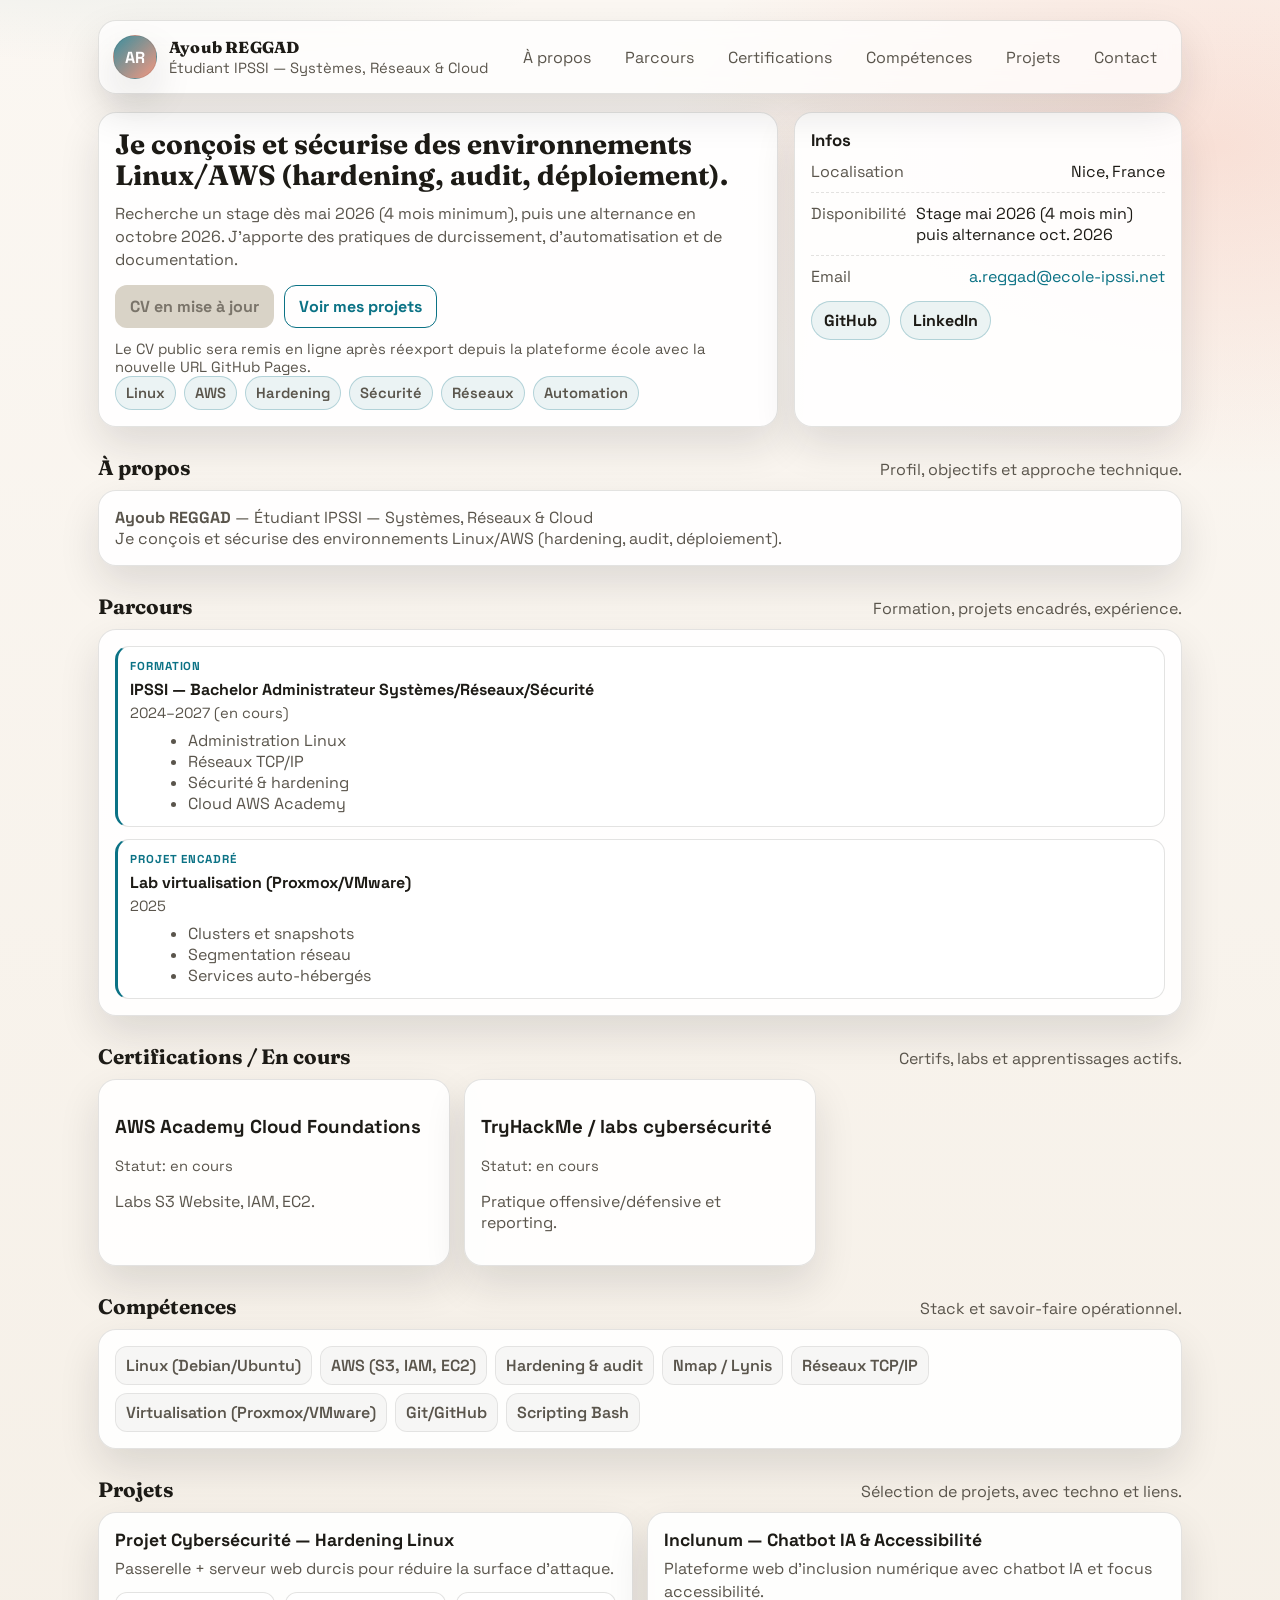
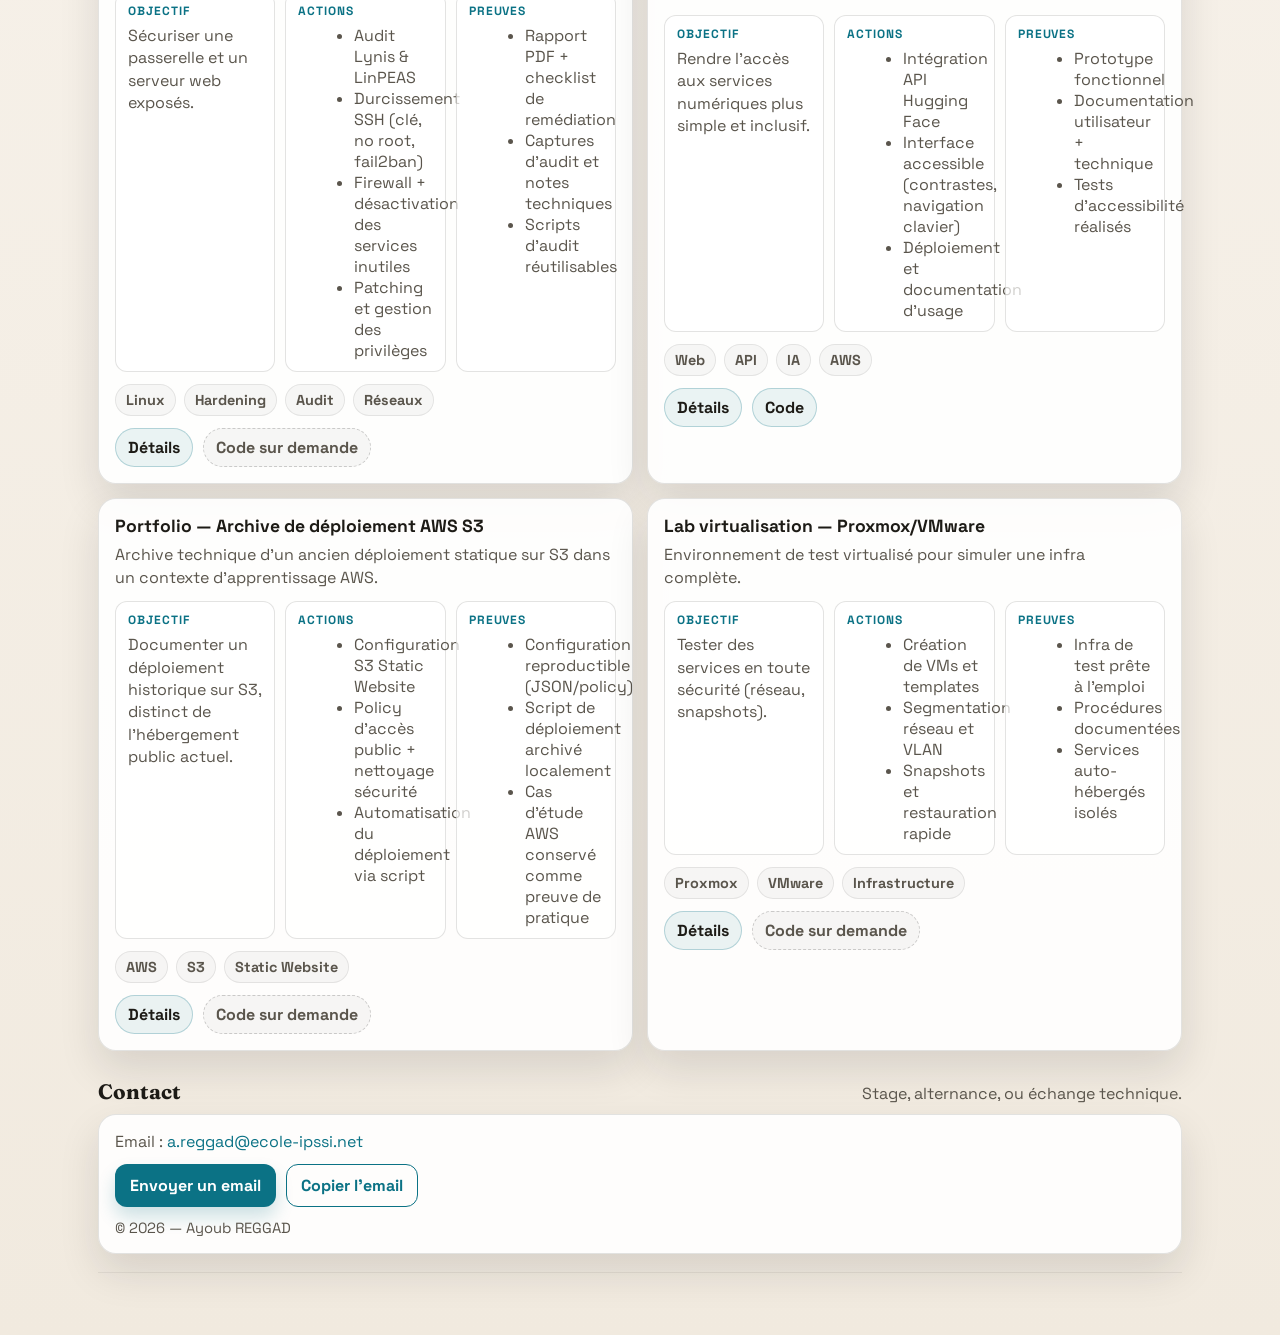
==== index.html @ 247e3dcf "Migrate portfolio to GitHub Pages" ====
﻿<!doctype html>
<html lang="fr">
<head>
  <meta charset="utf-8" />
  <meta name="viewport" content="width=device-width,initial-scale=1" />
  <title>Ayoub REGGAD — SysAdmin / Cloud / Sécurité</title>
  <meta name="description" content="Admin Systèmes/Réseaux & Cloud. Linux, AWS, hardening, audit. Stage mai 2026 (4 mois min) puis alternance oct. 2026." />
  <link rel="canonical" href="https://ayoub-regd.github.io/" />
  <meta name="author" content="Ayoub REGGAD" />
  <meta name="robots" content="index,follow" />
  <meta name="theme-color" content="#0b7285" />
  <meta property="og:title" content="Ayoub REGGAD — SysAdmin / Cloud / Sécurité" />
  <meta property="og:description" content="Linux, AWS, hardening, audit. Stage mai 2026 (4 mois min) puis alternance oct. 2026." />
  <meta property="og:url" content="https://ayoub-regd.github.io/" />
  <meta property="og:image" content="https://ayoub-regd.github.io/assets/og-image.png" />
  <meta property="og:image:alt" content="Ayoub REGGAD — Portfolio" />
  <meta property="og:type" content="website" />
  <meta property="og:locale" content="fr_FR" />
  <meta name="twitter:card" content="summary" />
  <meta name="twitter:title" content="Ayoub REGGAD — SysAdmin / Cloud / Sécurité" />
  <meta name="twitter:description" content="Linux, AWS, hardening, audit. Stage mai 2026 (4 mois min) puis alternance oct. 2026." />
  <meta name="twitter:image" content="https://ayoub-regd.github.io/assets/og-image.png" />
  <meta name="twitter:image:alt" content="Ayoub REGGAD — Portfolio" />
  <link rel="preconnect" href="https://fonts.googleapis.com" />
  <link rel="preconnect" href="https://fonts.gstatic.com" crossorigin />
  <link href="https://fonts.googleapis.com/css2?family=Fraunces:opsz,wght@9..144,600;9..144,700&family=Space+Grotesk:wght@400;500;600;700&display=swap" rel="stylesheet" />
  <link rel="icon" href="data:image/svg+xml,%3Csvg xmlns='http://www.w3.org/2000/svg' viewBox='0 0 100 100'%3E%3Crect width='100' height='100' rx='20' fill='%230b7285'/%3E%3Ctext x='50' y='62' font-size='48' text-anchor='middle' fill='white' font-family='Space Grotesk, Arial'%3EAR%3C/text%3E%3C/svg%3E" />
  <link rel="stylesheet" href="./styles.css" />
</head>

<body>
  <a class="skip-link" href="#main">Aller au contenu</a>
  <div class="container">
    <header class="header">
      <div class="brand">
        <div class="avatar" aria-label="Avatar" id="avatar">AR</div>
        <div class="brand-text">
          <div id="nameHeader" class="brand-name">Nom Prénom</div>
          <div id="roleHeader" class="muted small">Rôle</div>
        </div>
      </div>

      <nav class="nav">
        <a href="#apropos">À propos</a>
        <a href="#experience">Parcours</a>
        <a href="#certifications">Certifications</a>
        <a href="#competences">Compétences</a>
        <a href="#projets">Projets</a>
        <a href="#contact">Contact</a>
      </nav>
    </header>

    <main id="main">
      <section class="hero">
        <div class="card">
          <h1 id="headlineHero" class="headline"></h1>
          <p id="bioHero" class="lead"></p>

          <div class="cta">
            <a id="btnCV" class="btn btn-disabled" aria-disabled="true">CV en mise à jour</a>
            <a class="btn btn-outline" href="#projets">Voir mes projets</a>
          </div>
          <p id="cvNotice" class="small muted" style="margin:8px 0 0;">
            Le CV public sera remis en ligne après réexport depuis la plateforme école avec la nouvelle URL GitHub Pages.
          </p>

          <div id="chips" class="chips" aria-label="Mots-clés"></div>
        </div>

        <aside class="card">
          <h2 class="card-title">Infos</h2>
          <ul class="list">
            <li><span class="k">Localisation</span><span id="locationInfo"></span></li>
            <li><span class="k">Disponibilité</span><span id="availabilityInfo"></span></li>
            <li>
              <span class="k">Email</span>
              <span><a id="mailLinkInfo" href="mailto:a.reggad@ecole-ipssi.net"></a></span>
            </li>
          </ul>

          <div class="links" id="links"></div>
        </aside>
      </section>

      <section id="apropos" class="section">
        <div class="section-title">
          <h2>À propos</h2>
          <p class="muted">Profil, objectifs et approche technique.</p>
        </div>

        <div class="card">
          <p class="muted" style="margin:0;">
            <strong id="nameAbout"></strong> — <span id="roleAbout"></span><br />
            <span id="headlineAbout"></span>
          </p>
        </div>
      </section>

      <section id="experience" class="section">
        <div class="section-title">
          <h2>Parcours</h2>
          <p class="muted">Formation, projets encadrés, expérience.</p>
        </div>
        <div class="card">
          <div id="experienceList" class="timeline"></div>
        </div>
      </section>

      <section id="certifications" class="section">
        <div class="section-title">
          <h2>Certifications / En cours</h2>
          <p class="muted">Certifs, labs et apprentissages actifs.</p>
        </div>
        <div id="certificationsList" class="grid grid-3"></div>
      </section>

      <section id="competences" class="section">
        <div class="section-title">
          <h2>Compétences</h2>
          <p class="muted">Stack et savoir-faire opérationnel.</p>
        </div>
        <div class="card">
          <div id="skills" class="skills"></div>
        </div>
      </section>

      <section id="projets" class="section">
        <div class="section-title">
          <h2>Projets</h2>
          <p class="muted">Sélection de projets, avec techno et liens.</p>
        </div>
        <div id="projects" class="grid"></div>
      </section>

      <section id="contact" class="section">
        <div class="section-title">
          <h2>Contact</h2>
          <p class="muted">Stage, alternance, ou échange technique.</p>
        </div>
        <div class="card">
          <p class="muted" style="margin:0 0 12px;">
            Email : <a id="mailLinkFooter" href="mailto:a.reggad@ecole-ipssi.net"></a>
          </p>
          <div class="contact-actions">
            <a id="mailBtn" class="btn" href="mailto:a.reggad@ecole-ipssi.net">Envoyer un email</a>
            <button id="copyEmailBtn" class="btn btn-outline" type="button">Copier l'email</button>
            <span id="copyEmailStatus" class="small muted" aria-live="polite"></span>
          </div>
          <p class="small muted" style="margin:12px 0 0;">
            © <span id="year"></span> — <span id="footerName"></span>
          </p>
        </div>
      </section>
    </main>

    <footer class="footer"></footer>
  </div>

  <script src="./app.js" defer></script>
</body>
</html>
---- styles.css ----
:root{
  --bg: #f6f1e9;
  --panel: rgba(255,255,255,0.9);
  --panel2: rgba(255,255,255,0.72);
  --text: #1d1b16;
  --muted: #5a554c;
  --line: rgba(29,27,22,0.12);
  --accent: #0b7285;
  --accent-2: #ee6c4d;
  --shadow: 0 18px 40px rgba(21,25,33,0.12);
  --radius: 18px;
  --max: 1120px;
  --font-sans: "Space Grotesk", "Segoe UI", Arial, sans-serif;
  --font-display: "Fraunces", "Times New Roman", serif;
}

*{ box-sizing:border-box; }
html{ scroll-behavior:smooth; }
body{
  margin:0;
  font-family: var(--font-sans);
  color: var(--text);
  background:
    radial-gradient(1200px 600px at 10% -10%, rgba(11,114,133,0.18), transparent 60%),
    radial-gradient(1000px 600px at 95% 5%, rgba(238,108,77,0.16), transparent 55%),
    linear-gradient(180deg, #fbf7f2 0%, #f1eadf 100%);
  min-height: 100vh;
}

a{ color: var(--accent); text-decoration:none; }
a:hover{ text-decoration:underline; }

.skip-link{
  position:absolute;
  left:-999px;
  top:auto;
  width:1px;
  height:1px;
  overflow:hidden;
}
.skip-link:focus{
  left:16px;
  top:16px;
  width:auto;
  height:auto;
  padding:8px 12px;
  background: var(--panel);
  border: 1px solid var(--line);
  border-radius: 10px;
  z-index: 100;
}

.container{
  max-width: var(--max);
  margin: 0 auto;
  padding: 20px 18px 48px;
}

.header{
  display:flex;
  align-items:center;
  justify-content:space-between;
  gap:16px;
  padding: 14px 14px;
  border: 1px solid var(--line);
  background: rgba(255,255,255,0.72);
  border-radius: var(--radius);
  position: sticky;
  top: 14px;
  backdrop-filter: blur(10px);
  box-shadow: var(--shadow);
  z-index: 10;
}

.brand{
  display:flex;
  align-items:center;
  gap:12px;
  min-width: 220px;
}

.avatar{
  width:44px;
  height:44px;
  border-radius: 999px;
  display:grid;
  place-items:center;
  font-weight:800;
  background: linear-gradient(135deg, rgba(11,114,133,0.8), rgba(238,108,77,0.7));
  border: 1px solid rgba(0,0,0,0.08);
  box-shadow: var(--shadow);
  color: #fff;
  user-select:none;
}

.brand-name{
  font-weight: 800;
  letter-spacing: 0.2px;
  font-family: var(--font-display);
}

.brand-text{ display:flex; flex-direction:column; gap:2px; }

.nav{
  display:flex;
  gap: 14px;
  flex-wrap: wrap;
  justify-content:flex-end;
}
.nav a{
  padding: 8px 10px;
  border-radius: 10px;
  color: var(--muted);
}
.nav a:hover{
  background: rgba(11,114,133,0.08);
  color: var(--text);
  text-decoration:none;
}

.hero{
  display:grid;
  grid-template-columns: 1.4fr 0.8fr;
  gap: 16px;
  margin-top: 18px;
}

.section{
  margin-top: 28px;
}

.section-title{
  display:flex;
  align-items:flex-end;
  justify-content:space-between;
  gap: 12px;
  margin-bottom: 10px;
}
.section-title h2{
  margin:0;
  font-size: 1.3rem;
  font-family: var(--font-display);
}
.section-title p{
  margin:0;
  color: var(--muted);
}

.card{
  border: 1px solid var(--line);
  border-radius: var(--radius);
  background: var(--panel);
  box-shadow: var(--shadow);
  padding: 16px;
}

.card-title{
  margin:0 0 10px;
  font-size: 1.05rem;
}

.headline{
  margin: 0 0 10px;
  font-size: 1.75rem;
  line-height: 1.12;
  font-family: var(--font-display);
}

.lead{
  margin: 0 0 14px;
  color: var(--muted);
  line-height: 1.45;
}

.cta{
  display:flex;
  gap: 10px;
  flex-wrap: wrap;
  margin-bottom: 12px;
}

.btn{
  display:inline-flex;
  align-items:center;
  justify-content:center;
  padding: 10px 14px;
  border-radius: 12px;
  border: 1px solid transparent;
  background: var(--accent);
  color: #fff;
  text-decoration:none;
  font-weight: 700;
  box-shadow: 0 10px 18px rgba(11,114,133,0.2);
  cursor: pointer;
  font-family: inherit;
  font-size: 1rem;
}
.btn:hover{
  background: #095f6f;
  text-decoration:none;
}
.btn-outline{
  background: transparent;
  border: 1px solid var(--accent);
  color: var(--accent);
  box-shadow: none;
}
.btn-outline:hover{
  color: #084e5b;
  background: rgba(11,114,133,0.08);
}
.btn-disabled,
.btn.btn-disabled{
  background: #d9d3c7;
  color: #7a746a;
  border-color: transparent;
  box-shadow: none;
  cursor: not-allowed;
}

.chips{
  display:flex;
  flex-wrap: wrap;
  gap: 8px;
}
.chip{
  padding: 7px 10px;
  border-radius: 999px;
  border: 1px solid rgba(11,114,133,0.25);
  background: rgba(11,114,133,0.08);
  color: var(--muted);
  font-weight: 600;
  font-size: 0.92rem;
}

.list{
  list-style:none;
  padding:0;
  margin: 0 0 14px;
  display:flex;
  flex-direction: column;
  gap: 10px;
}
.list li{
  display:flex;
  justify-content:space-between;
  gap: 10px;
  padding-bottom: 10px;
  border-bottom: 1px dashed var(--line);
}
.list li:last-child{ border-bottom:none; padding-bottom:0; }
.k{ color: var(--muted); }

.links{
  display:flex;
  gap: 10px;
  flex-wrap: wrap;
}

.link-pill{
  display:inline-flex;
  align-items:center;
  padding: 8px 12px;
  border-radius: 999px;
  border: 1px solid rgba(11,114,133,0.25);
  background: rgba(11,114,133,0.08);
  color: var(--text);
  font-weight: 700;
}
.link-pill:hover{
  background: rgba(11,114,133,0.14);
  text-decoration:none;
}

.skills{
  display:flex;
  flex-wrap: wrap;
  gap: 8px;
}
.skill{
  padding: 8px 10px;
  border-radius: 12px;
  border: 1px solid rgba(0,0,0,0.08);
  background: rgba(0,0,0,0.03);
  color: var(--muted);
  font-weight: 600;
}

.grid{
  display:grid;
  grid-template-columns: repeat(2, minmax(0, 1fr));
  gap: 14px;
}
.grid-3{
  grid-template-columns: repeat(3, minmax(0, 1fr));
}

.timeline{
  display:flex;
  flex-direction: column;
  gap: 12px;
}
.timeline-item{
  padding: 12px 12px;
  border-radius: 14px;
  background: var(--panel2);
  border: 1px solid var(--line);
  border-left: 3px solid var(--accent);
}
.timeline-type{
  font-size: 0.72rem;
  text-transform: uppercase;
  letter-spacing: 0.08em;
  color: var(--accent);
  font-weight: 700;
}
.timeline-title{
  margin: 6px 0 4px;
  font-size: 1rem;
}
.timeline-meta{
  color: var(--muted);
  font-size: 0.92rem;
}
.timeline-item ul{
  margin: 8px 0 0 18px;
  color: var(--muted);
}

.project{
  display:flex;
  flex-direction: column;
  gap: 12px;
}
.project-head h3{
  margin:0 0 6px;
  font-size: 1.1rem;
}
.project-head p{
  margin:0;
  color: var(--muted);
  line-height: 1.45;
}

.project-steps{
  display:grid;
  grid-template-columns: repeat(3, minmax(0, 1fr));
  gap: 10px;
}
.step{
  border-radius: 12px;
  border: 1px solid var(--line);
  background: var(--panel2);
  padding: 10px 12px;
}
.step-label{
  font-size: 0.75rem;
  text-transform: uppercase;
  letter-spacing: 0.08em;
  color: var(--accent);
  font-weight: 700;
}
.step p{
  margin: 6px 0 0;
  color: var(--muted);
  line-height: 1.4;
}
.step-list{
  margin: 6px 0 0 16px;
  color: var(--muted);
}

.badges{
  display:flex;
  flex-wrap: wrap;
  gap: 8px;
}
.badge{
  padding: 6px 10px;
  border-radius: 999px;
  border: 1px solid rgba(0,0,0,0.08);
  background: rgba(0,0,0,0.03);
  color: var(--muted);
  font-weight: 700;
  font-size: 0.9rem;
}

.actions{
  display:flex;
  gap: 10px;
  flex-wrap: wrap;
}

.status-pill{
  display:inline-flex;
  align-items:center;
  padding: 8px 12px;
  border-radius: 999px;
  border: 1px dashed rgba(0,0,0,0.18);
  color: var(--muted);
  font-weight: 700;
  background: rgba(0,0,0,0.03);
}

.contact-actions{
  display:flex;
  flex-wrap: wrap;
  gap: 10px;
  align-items:center;
}

.muted{ color: var(--muted); }
.small{ font-size: 0.92rem; }

.footer{
  margin-top: 18px;
  border-top: 1px solid rgba(0,0,0,0.08);
  opacity: 0.8;
  padding-top: 14px;
}

@media (max-width: 980px){
  .grid-3{ grid-template-columns: 1fr; }
  .project-steps{ grid-template-columns: 1fr; }
}

@media (max-width: 880px){
  .hero{ grid-template-columns: 1fr; }
  .grid{ grid-template-columns: 1fr; }
  .header{ position: static; }
}
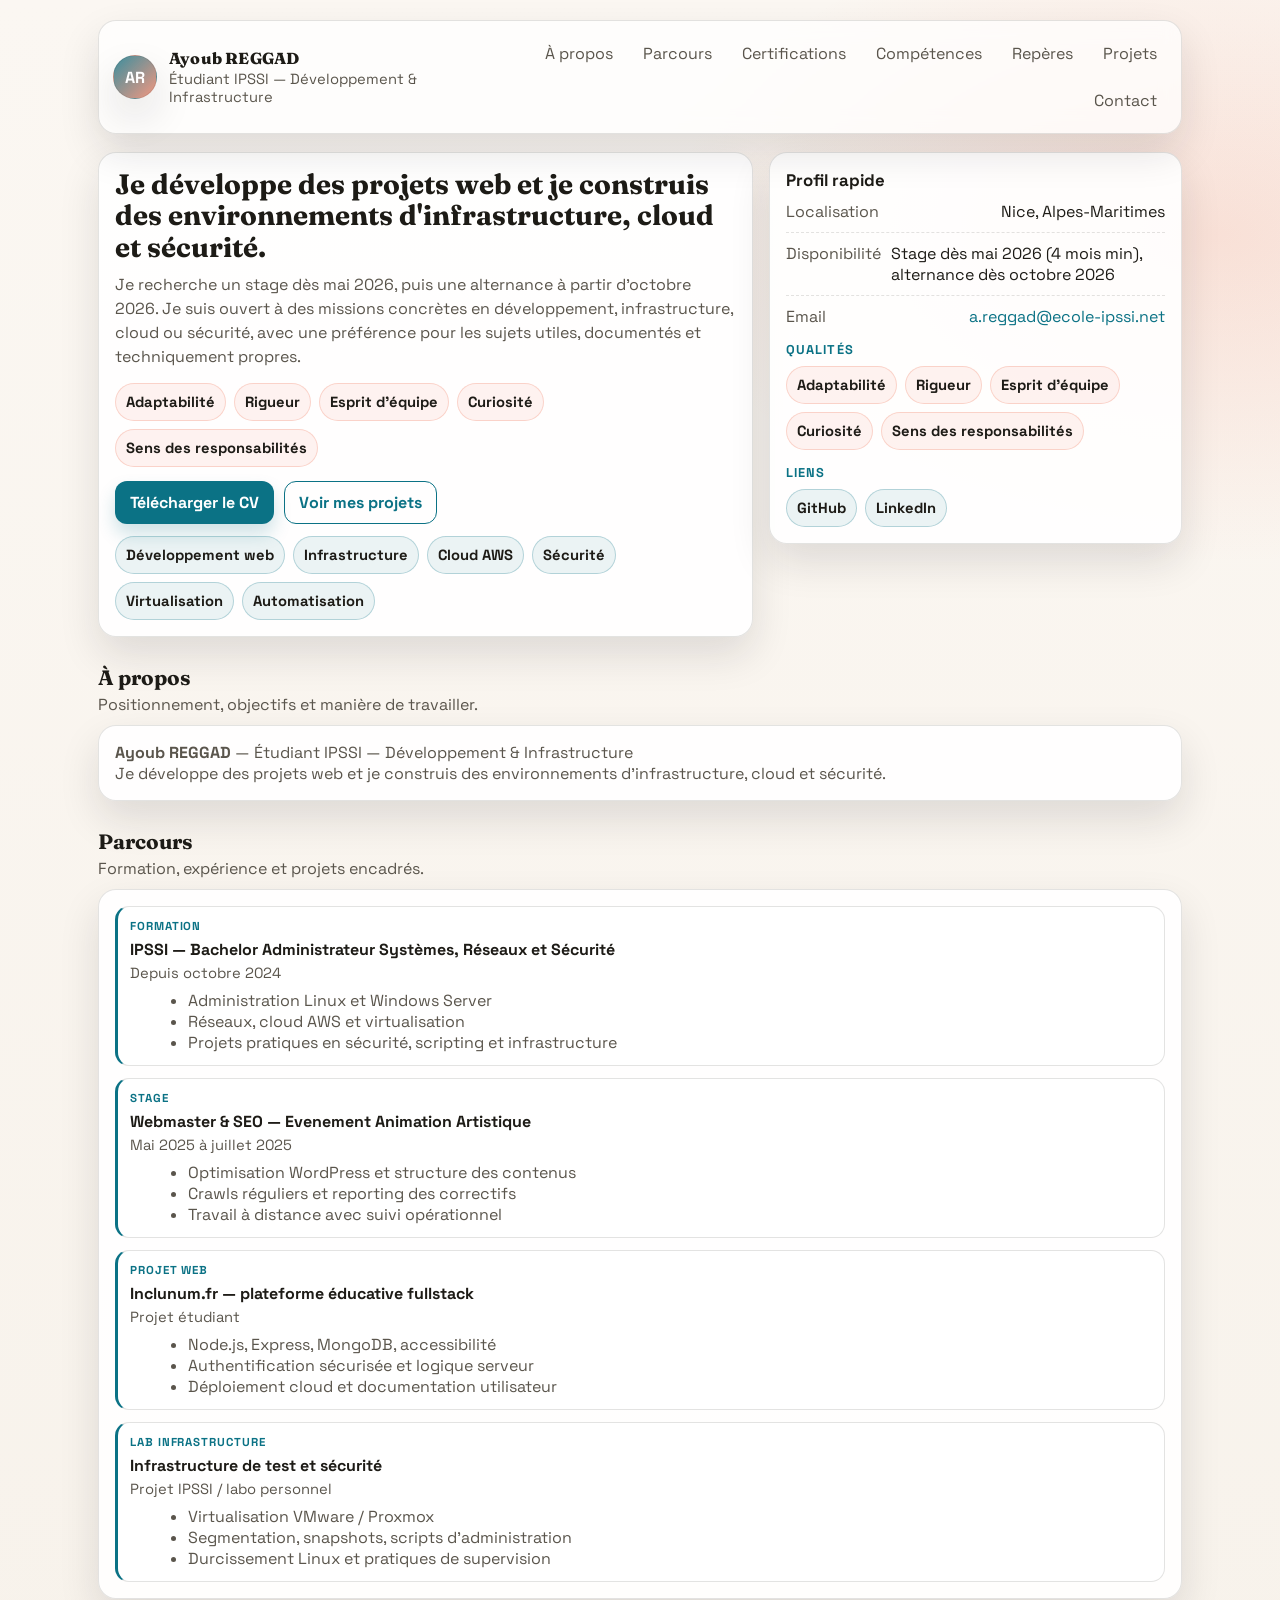
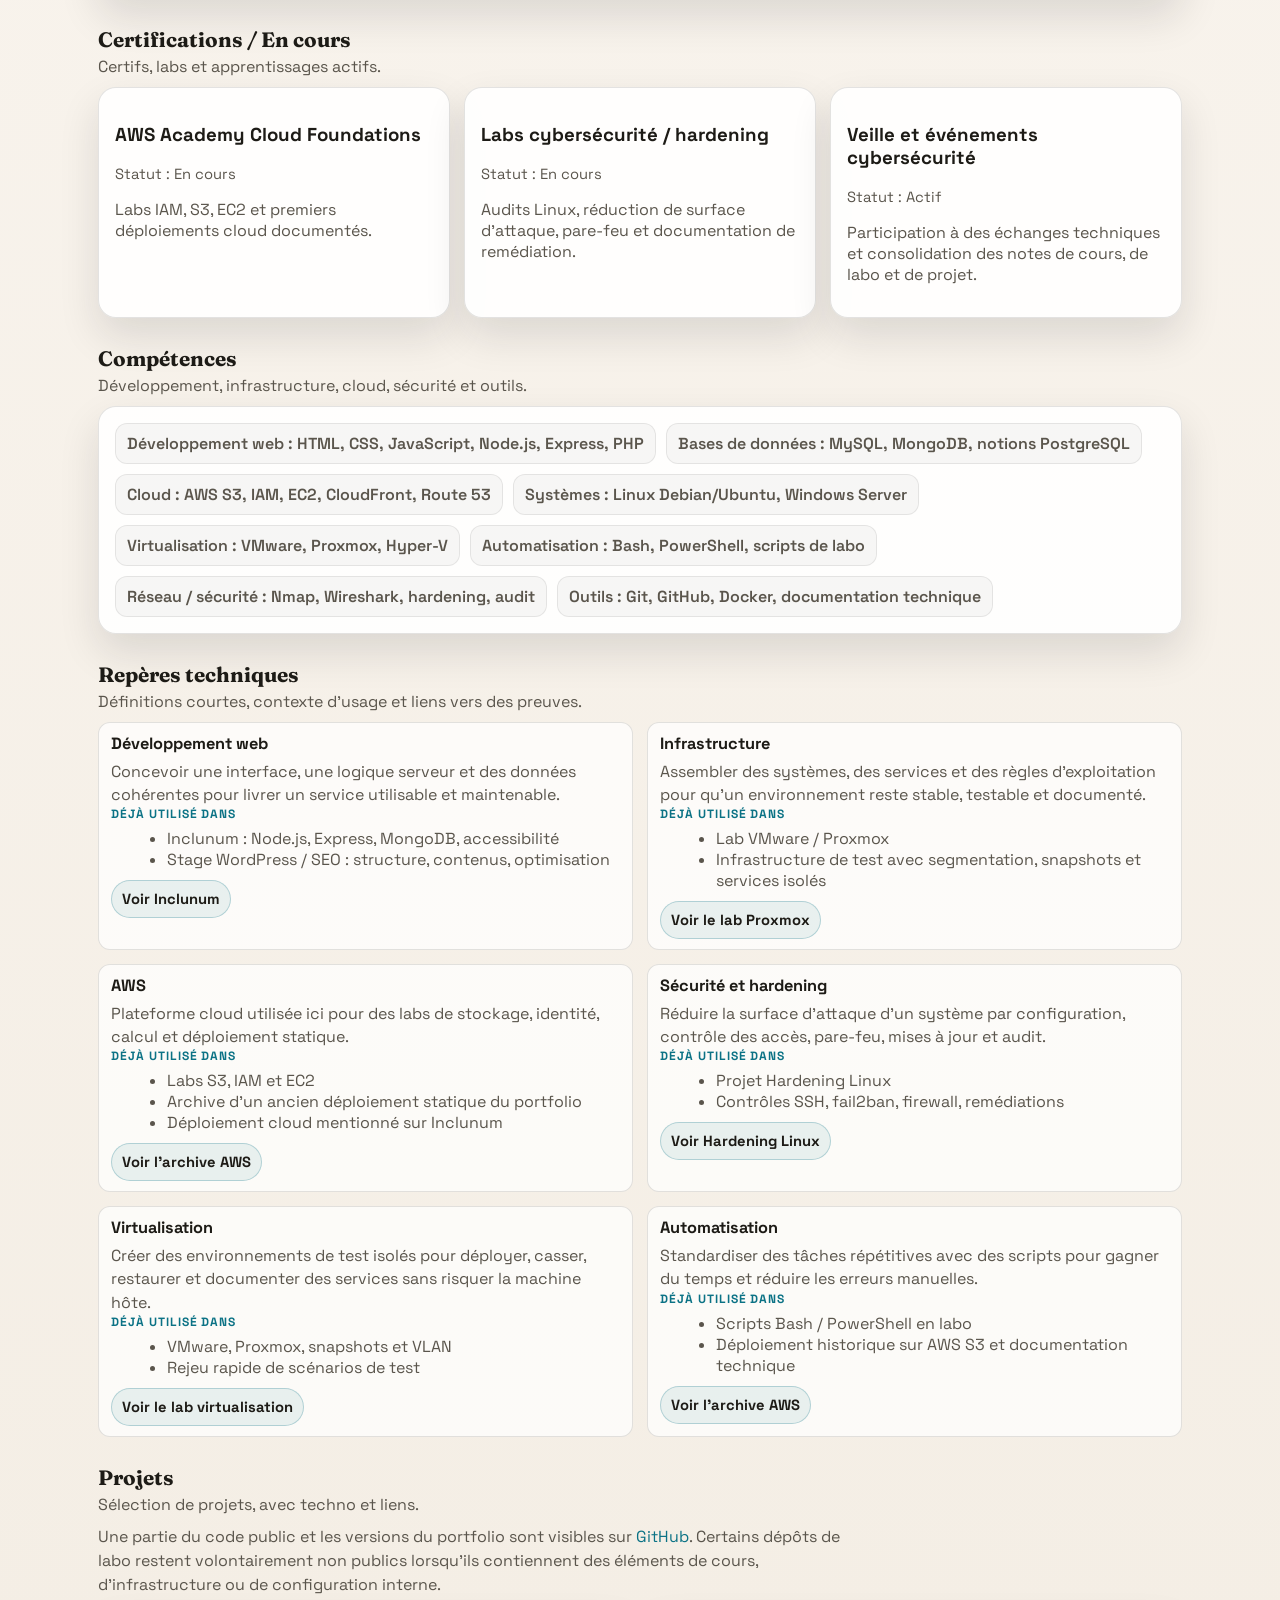
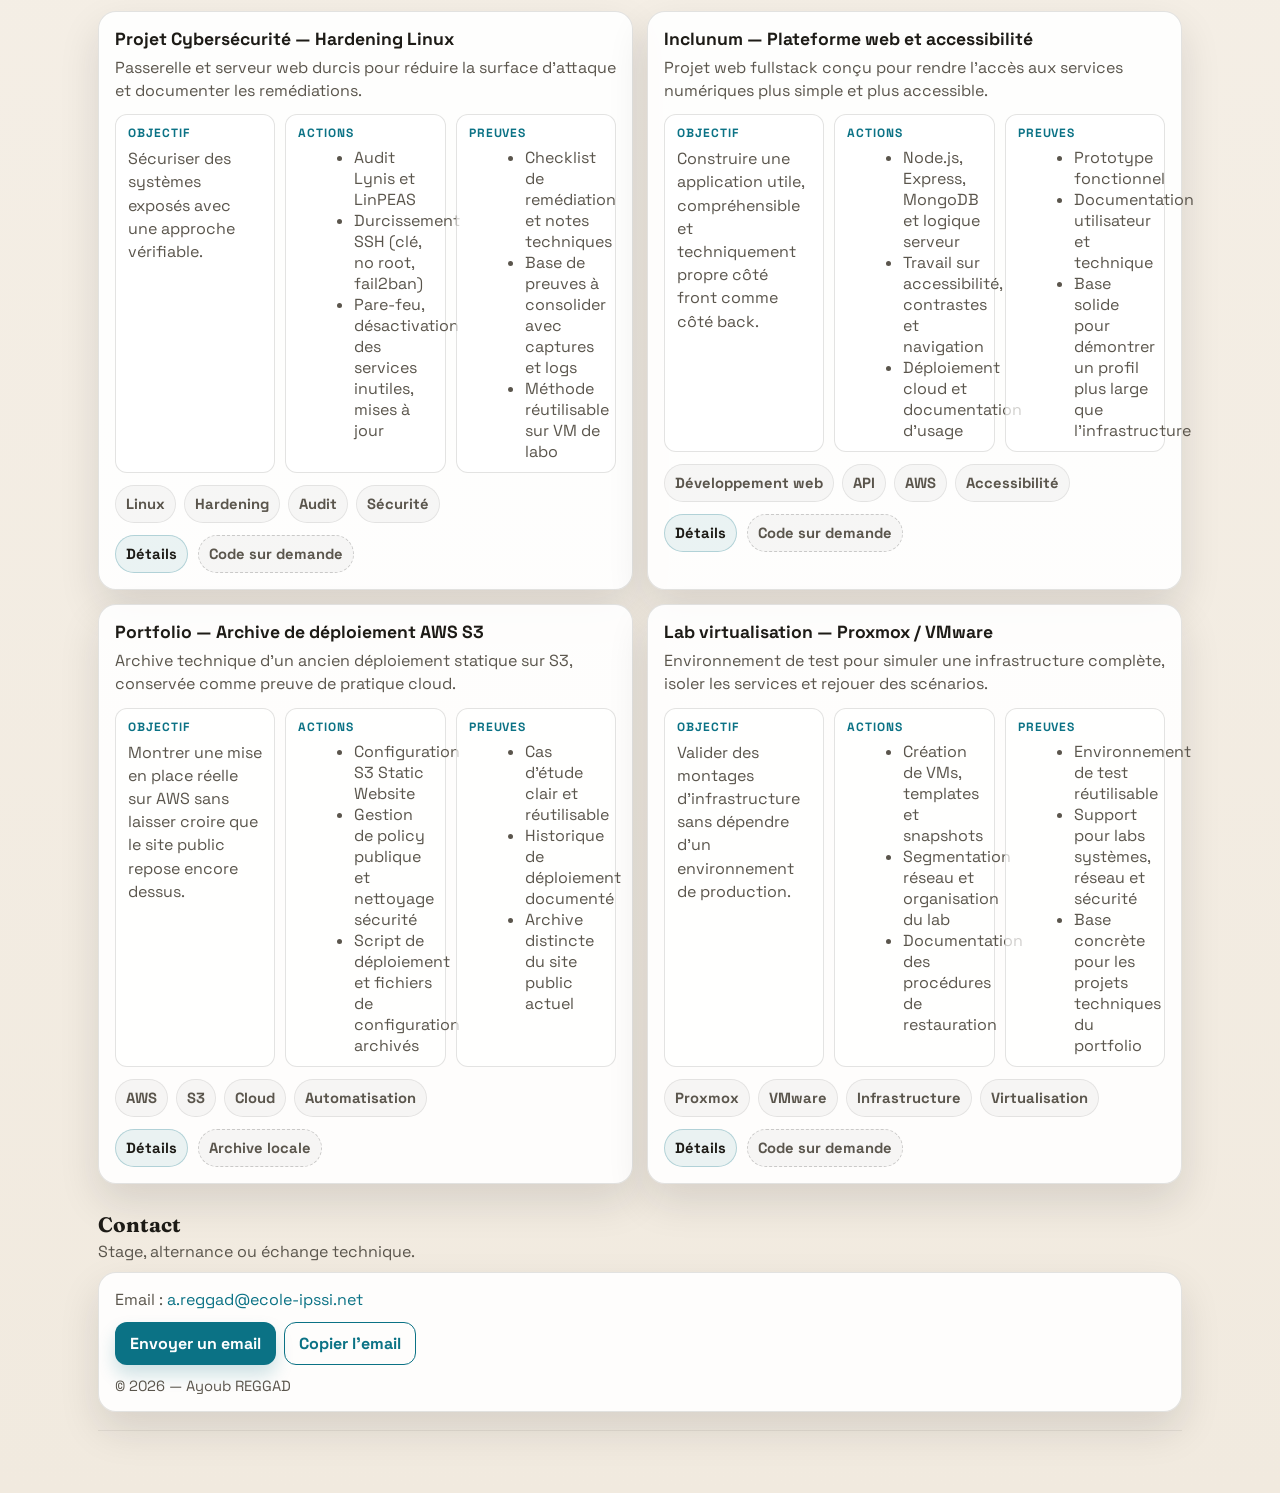
==== commit e04cb28b: "Refine portfolio content and responsive layout" ====
--- a/index.html
+++ b/index.html
@@ -1,33 +1,46 @@
-﻿<!doctype html>
+<!doctype html>
 <html lang="fr">
 <head>
   <meta charset="utf-8" />
   <meta name="viewport" content="width=device-width,initial-scale=1" />
-  <title>Ayoub REGGAD — SysAdmin / Cloud / Sécurité</title>
-  <meta name="description" content="Admin Systèmes/Réseaux & Cloud. Linux, AWS, hardening, audit. Stage mai 2026 (4 mois min) puis alternance oct. 2026." />
+  <title>Ayoub REGGAD — Développement & Infrastructure</title>
+  <meta name="description" content="Étudiant IPSSI en développement et infrastructure. Projets web, cloud, sécurité, virtualisation et automatisation. Recherche un stage dès mai 2026 puis une alternance dès octobre 2026." />
   <link rel="canonical" href="https://ayoub-regd.github.io/" />
   <meta name="author" content="Ayoub REGGAD" />
   <meta name="robots" content="index,follow" />
   <meta name="theme-color" content="#0b7285" />
-  <meta property="og:title" content="Ayoub REGGAD — SysAdmin / Cloud / Sécurité" />
-  <meta property="og:description" content="Linux, AWS, hardening, audit. Stage mai 2026 (4 mois min) puis alternance oct. 2026." />
+  <meta property="og:title" content="Ayoub REGGAD — Développement & Infrastructure" />
+  <meta property="og:description" content="Étudiant IPSSI. Projets web, infrastructure, cloud, sécurité et virtualisation. Stage mai 2026 puis alternance octobre 2026." />
   <meta property="og:url" content="https://ayoub-regd.github.io/" />
   <meta property="og:image" content="https://ayoub-regd.github.io/assets/og-image.png" />
   <meta property="og:image:alt" content="Ayoub REGGAD — Portfolio" />
   <meta property="og:type" content="website" />
   <meta property="og:locale" content="fr_FR" />
   <meta name="twitter:card" content="summary" />
-  <meta name="twitter:title" content="Ayoub REGGAD — SysAdmin / Cloud / Sécurité" />
-  <meta name="twitter:description" content="Linux, AWS, hardening, audit. Stage mai 2026 (4 mois min) puis alternance oct. 2026." />
+  <meta name="twitter:title" content="Ayoub REGGAD — Développement & Infrastructure" />
+  <meta name="twitter:description" content="Projets web, infrastructure, cloud, sécurité et virtualisation. Stage mai 2026 puis alternance octobre 2026." />
   <meta name="twitter:image" content="https://ayoub-regd.github.io/assets/og-image.png" />
   <meta name="twitter:image:alt" content="Ayoub REGGAD — Portfolio" />
+  <script type="application/ld+json">
+  {
+    "@context": "https://schema.org",
+    "@type": "Person",
+    "name": "Ayoub REGGAD",
+    "url": "https://ayoub-regd.github.io/",
+    "email": "mailto:a.reggad@ecole-ipssi.net",
+    "jobTitle": "Etudiant en developpement et infrastructure",
+    "sameAs": [
+      "https://github.com/Ayoub-regd/",
+      "https://www.linkedin.com/in/ayoub-reggad-309078350/"
+    ]
+  }
+  </script>
   <link rel="preconnect" href="https://fonts.googleapis.com" />
   <link rel="preconnect" href="https://fonts.gstatic.com" crossorigin />
   <link href="https://fonts.googleapis.com/css2?family=Fraunces:opsz,wght@9..144,600;9..144,700&family=Space+Grotesk:wght@400;500;600;700&display=swap" rel="stylesheet" />
   <link rel="icon" href="data:image/svg+xml,%3Csvg xmlns='http://www.w3.org/2000/svg' viewBox='0 0 100 100'%3E%3Crect width='100' height='100' rx='20' fill='%230b7285'/%3E%3Ctext x='50' y='62' font-size='48' text-anchor='middle' fill='white' font-family='Space Grotesk, Arial'%3EAR%3C/text%3E%3C/svg%3E" />
   <link rel="stylesheet" href="./styles.css" />
 </head>
-
 <body>
   <a class="skip-link" href="#main">Aller au contenu</a>
   <div class="container">
@@ -40,11 +53,12 @@
         </div>
       </div>
 
-      <nav class="nav">
+      <nav class="nav" aria-label="Navigation principale">
         <a href="#apropos">À propos</a>
         <a href="#experience">Parcours</a>
         <a href="#certifications">Certifications</a>
         <a href="#competences">Compétences</a>
+        <a href="#reperes">Repères</a>
         <a href="#projets">Projets</a>
         <a href="#contact">Contact</a>
       </nav>
@@ -55,6 +69,7 @@
         <div class="card">
           <h1 id="headlineHero" class="headline"></h1>
           <p id="bioHero" class="lead"></p>
+          <div id="qualities" class="qualities" aria-label="Qualités clés"></div>
 
           <div class="cta">
             <a id="btnCV" class="btn btn-disabled" aria-disabled="true">CV en mise à jour</a>
@@ -64,11 +79,11 @@
             Le CV public sera remis en ligne après réexport depuis la plateforme école avec la nouvelle URL GitHub Pages.
           </p>
 
-          <div id="chips" class="chips" aria-label="Mots-clés"></div>
+          <div id="chips" class="chips" aria-label="Domaines"></div>
         </div>
 
         <aside class="card">
-          <h2 class="card-title">Infos</h2>
+          <h2 class="card-title">Profil rapide</h2>
           <ul class="list">
             <li><span class="k">Localisation</span><span id="locationInfo"></span></li>
             <li><span class="k">Disponibilité</span><span id="availabilityInfo"></span></li>
@@ -78,14 +93,22 @@
             </li>
           </ul>
 
-          <div class="links" id="links"></div>
+          <div class="info-block">
+            <div class="mini-title">Qualités</div>
+            <div id="qualitiesAside" class="qualities qualities-compact" aria-label="Qualités"></div>
+          </div>
+
+          <div class="info-block">
+            <div class="mini-title">Liens</div>
+            <div class="links" id="links"></div>
+          </div>
         </aside>
       </section>
 
       <section id="apropos" class="section">
         <div class="section-title">
           <h2>À propos</h2>
-          <p class="muted">Profil, objectifs et approche technique.</p>
+          <p class="muted">Positionnement, objectifs et manière de travailler.</p>
         </div>
 
         <div class="card">
@@ -99,7 +122,7 @@
       <section id="experience" class="section">
         <div class="section-title">
           <h2>Parcours</h2>
-          <p class="muted">Formation, projets encadrés, expérience.</p>
+          <p class="muted">Formation, expérience et projets encadrés.</p>
         </div>
         <div class="card">
           <div id="experienceList" class="timeline"></div>
@@ -117,11 +140,19 @@
       <section id="competences" class="section">
         <div class="section-title">
           <h2>Compétences</h2>
-          <p class="muted">Stack et savoir-faire opérationnel.</p>
+          <p class="muted">Développement, infrastructure, cloud, sécurité et outils.</p>
         </div>
         <div class="card">
           <div id="skills" class="skills"></div>
         </div>
+      </section>
+
+      <section id="reperes" class="section">
+        <div class="section-title">
+          <h2>Repères techniques</h2>
+          <p class="muted">Définitions courtes, contexte d'usage et liens vers des preuves.</p>
+        </div>
+        <div id="referencesList" class="grid"></div>
       </section>
 
       <section id="projets" class="section">
@@ -129,13 +160,18 @@
           <h2>Projets</h2>
           <p class="muted">Sélection de projets, avec techno et liens.</p>
         </div>
+        <p class="section-note muted">
+          Une partie du code public et les versions du portfolio sont visibles sur
+          <a href="https://github.com/Ayoub-regd/" target="_blank" rel="noopener">GitHub</a>.
+          Certains dépôts de labo restent volontairement non publics lorsqu'ils contiennent des éléments de cours, d'infrastructure ou de configuration interne.
+        </p>
         <div id="projects" class="grid"></div>
       </section>
 
       <section id="contact" class="section">
         <div class="section-title">
           <h2>Contact</h2>
-          <p class="muted">Stage, alternance, ou échange technique.</p>
+          <p class="muted">Stage, alternance ou échange technique.</p>
         </div>
         <div class="card">
           <p class="muted" style="margin:0 0 12px;">
--- a/styles.css
+++ b/styles.css
@@ -61,7 +61,7 @@
   align-items:center;
   justify-content:space-between;
   gap:16px;
-  padding: 14px 14px;
+  padding: 14px;
   border: 1px solid var(--line);
   background: rgba(255,255,255,0.72);
   border-radius: var(--radius);
@@ -76,7 +76,7 @@
   display:flex;
   align-items:center;
   gap:12px;
-  min-width: 220px;
+  min-width: 0;
 }
 
 .avatar{
@@ -91,6 +91,7 @@
   box-shadow: var(--shadow);
   color: #fff;
   user-select:none;
+  flex: 0 0 auto;
 }
 
 .brand-name{
@@ -99,11 +100,16 @@
   font-family: var(--font-display);
 }
 
-.brand-text{ display:flex; flex-direction:column; gap:2px; }
+.brand-text{
+  display:flex;
+  flex-direction:column;
+  gap:2px;
+  min-width: 0;
+}
 
 .nav{
   display:flex;
-  gap: 14px;
+  gap: 10px;
   flex-wrap: wrap;
   justify-content:flex-end;
 }
@@ -120,9 +126,10 @@
 
 .hero{
   display:grid;
-  grid-template-columns: 1.4fr 0.8fr;
+  grid-template-columns: 1.35fr 0.85fr;
   gap: 16px;
   margin-top: 18px;
+  align-items:start;
 }
 
 .section{
@@ -131,9 +138,9 @@
 
 .section-title{
   display:flex;
-  align-items:flex-end;
-  justify-content:space-between;
-  gap: 12px;
+  flex-direction:column;
+  align-items:flex-start;
+  gap: 4px;
   margin-bottom: 10px;
 }
 .section-title h2{
@@ -144,6 +151,12 @@
 .section-title p{
   margin:0;
   color: var(--muted);
+  max-width: 60ch;
+}
+.section-note{
+  margin: 0 0 14px;
+  max-width: 76ch;
+  line-height: 1.5;
 }
 
 .card{
@@ -169,7 +182,7 @@
 .lead{
   margin: 0 0 14px;
   color: var(--muted);
-  line-height: 1.45;
+  line-height: 1.5;
 }
 
 .cta{
@@ -218,19 +231,59 @@
   cursor: not-allowed;
 }
 
-.chips{
+.chips,
+.qualities,
+.links,
+.skills,
+.badges,
+.actions,
+.contact-actions{
   display:flex;
   flex-wrap: wrap;
   gap: 8px;
 }
-.chip{
+
+.chips{ margin-top: 12px; }
+.qualities{ margin-bottom: 14px; }
+.qualities-compact{ margin-bottom: 0; }
+
+.chip,
+.quality-chip,
+.link-pill,
+.badge,
+.status-pill{
+  display:inline-flex;
+  align-items:center;
+  justify-content:center;
+  min-height: 38px;
   padding: 7px 10px;
   border-radius: 999px;
+  font-weight: 700;
+  font-size: 0.92rem;
+}
+
+.chip,
+.quality-chip,
+.link-pill{
   border: 1px solid rgba(11,114,133,0.25);
   background: rgba(11,114,133,0.08);
-  color: var(--muted);
-  font-weight: 600;
-  font-size: 0.92rem;
+  color: var(--text);
+}
+
+.chip,
+.badge{
+  text-decoration:none;
+}
+
+.chip:hover,
+.link-pill:hover{
+  background: rgba(11,114,133,0.14);
+  text-decoration:none;
+}
+
+.quality-chip{
+  border-color: rgba(238,108,77,0.24);
+  background: rgba(238,108,77,0.08);
 }
 
 .list{
@@ -251,34 +304,27 @@
 .list li:last-child{ border-bottom:none; padding-bottom:0; }
 .k{ color: var(--muted); }
 
-.links{
-  display:flex;
-  gap: 10px;
-  flex-wrap: wrap;
+.info-block{
+  margin-top: 14px;
+}
+.mini-title{
+  margin: 0 0 8px;
+  font-size: 0.8rem;
+  text-transform: uppercase;
+  letter-spacing: 0.08em;
+  color: var(--accent);
+  font-weight: 700;
 }
 
 .link-pill{
-  display:inline-flex;
-  align-items:center;
-  padding: 8px 12px;
-  border-radius: 999px;
-  border: 1px solid rgba(11,114,133,0.25);
-  background: rgba(11,114,133,0.08);
   color: var(--text);
-  font-weight: 700;
-}
-.link-pill:hover{
-  background: rgba(11,114,133,0.14);
-  text-decoration:none;
 }
 
 .skills{
-  display:flex;
-  flex-wrap: wrap;
-  gap: 8px;
+  gap: 10px;
 }
 .skill{
-  padding: 8px 10px;
+  padding: 9px 11px;
   border-radius: 12px;
   border: 1px solid rgba(0,0,0,0.08);
   background: rgba(0,0,0,0.03);
@@ -301,7 +347,7 @@
   gap: 12px;
 }
 .timeline-item{
-  padding: 12px 12px;
+  padding: 12px;
   border-radius: 14px;
   background: var(--panel2);
   border: 1px solid var(--line);
@@ -341,13 +387,19 @@
   color: var(--muted);
   line-height: 1.45;
 }
+.project-resources{
+  margin: 0;
+  color: var(--muted);
+  line-height: 1.45;
+}
 
 .project-steps{
   display:grid;
   grid-template-columns: repeat(3, minmax(0, 1fr));
   gap: 10px;
 }
-.step{
+.step,
+.reference-card{
   border-radius: 12px;
   border: 1px solid var(--line);
   background: var(--panel2);
@@ -360,53 +412,46 @@
   color: var(--accent);
   font-weight: 700;
 }
-.step p{
+.step p,
+.reference-card p{
   margin: 6px 0 0;
   color: var(--muted);
-  line-height: 1.4;
-}
-.step-list{
+  line-height: 1.45;
+}
+.step-list,
+.reference-list{
   margin: 6px 0 0 16px;
   color: var(--muted);
 }
+.reference-card h3{
+  margin: 0 0 6px;
+  font-size: 1.02rem;
+}
+.reference-links{
+  margin-top: 10px;
+}
 
 .badges{
-  display:flex;
-  flex-wrap: wrap;
   gap: 8px;
 }
 .badge{
-  padding: 6px 10px;
-  border-radius: 999px;
   border: 1px solid rgba(0,0,0,0.08);
   background: rgba(0,0,0,0.03);
   color: var(--muted);
-  font-weight: 700;
-  font-size: 0.9rem;
+}
+.badge:hover{
+  background: rgba(0,0,0,0.06);
+  text-decoration:none;
 }
 
 .actions{
-  display:flex;
-  gap: 10px;
-  flex-wrap: wrap;
+  gap: 10px;
 }
 
 .status-pill{
-  display:inline-flex;
-  align-items:center;
-  padding: 8px 12px;
-  border-radius: 999px;
   border: 1px dashed rgba(0,0,0,0.18);
   color: var(--muted);
-  font-weight: 700;
   background: rgba(0,0,0,0.03);
-}
-
-.contact-actions{
-  display:flex;
-  flex-wrap: wrap;
-  gap: 10px;
-  align-items:center;
 }
 
 .muted{ color: var(--muted); }
@@ -420,12 +465,81 @@
 }
 
 @media (max-width: 980px){
-  .grid-3{ grid-template-columns: 1fr; }
-  .project-steps{ grid-template-columns: 1fr; }
+  .grid,
+  .grid-3,
+  .project-steps{
+    grid-template-columns: 1fr;
+  }
 }
 
 @media (max-width: 880px){
-  .hero{ grid-template-columns: 1fr; }
-  .grid{ grid-template-columns: 1fr; }
-  .header{ position: static; }
+  .header{
+    position: static;
+    flex-direction: column;
+    align-items: stretch;
+  }
+
+  .brand{
+    width: 100%;
+  }
+
+  .nav{
+    display:grid;
+    grid-template-columns: repeat(2, minmax(0, 1fr));
+    width: 100%;
+    gap: 8px;
+  }
+
+  .nav a{
+    text-align:center;
+    border: 1px solid var(--line);
+    background: rgba(255,255,255,0.5);
+  }
+
+  .hero{
+    grid-template-columns: 1fr;
+  }
+}
+
+@media (max-width: 640px){
+  .container{
+    padding: 14px 12px 40px;
+  }
+
+  .card{
+    padding: 14px;
+  }
+
+  .headline{
+    font-size: clamp(1.2rem, 9vw, 2rem);
+  }
+
+  .section{
+    margin-top: 22px;
+  }
+
+  .section-title h2{
+    font-size: 1.18rem;
+  }
+
+  .brand-name{
+    font-size: 1rem;
+  }
+
+  .list li{
+    flex-direction: column;
+    align-items:flex-start;
+  }
+
+  .cta,
+  .contact-actions{
+    flex-direction: column;
+    align-items: stretch;
+  }
+
+  .btn,
+  .btn-outline,
+  .btn-disabled{
+    width: 100%;
+  }
 }
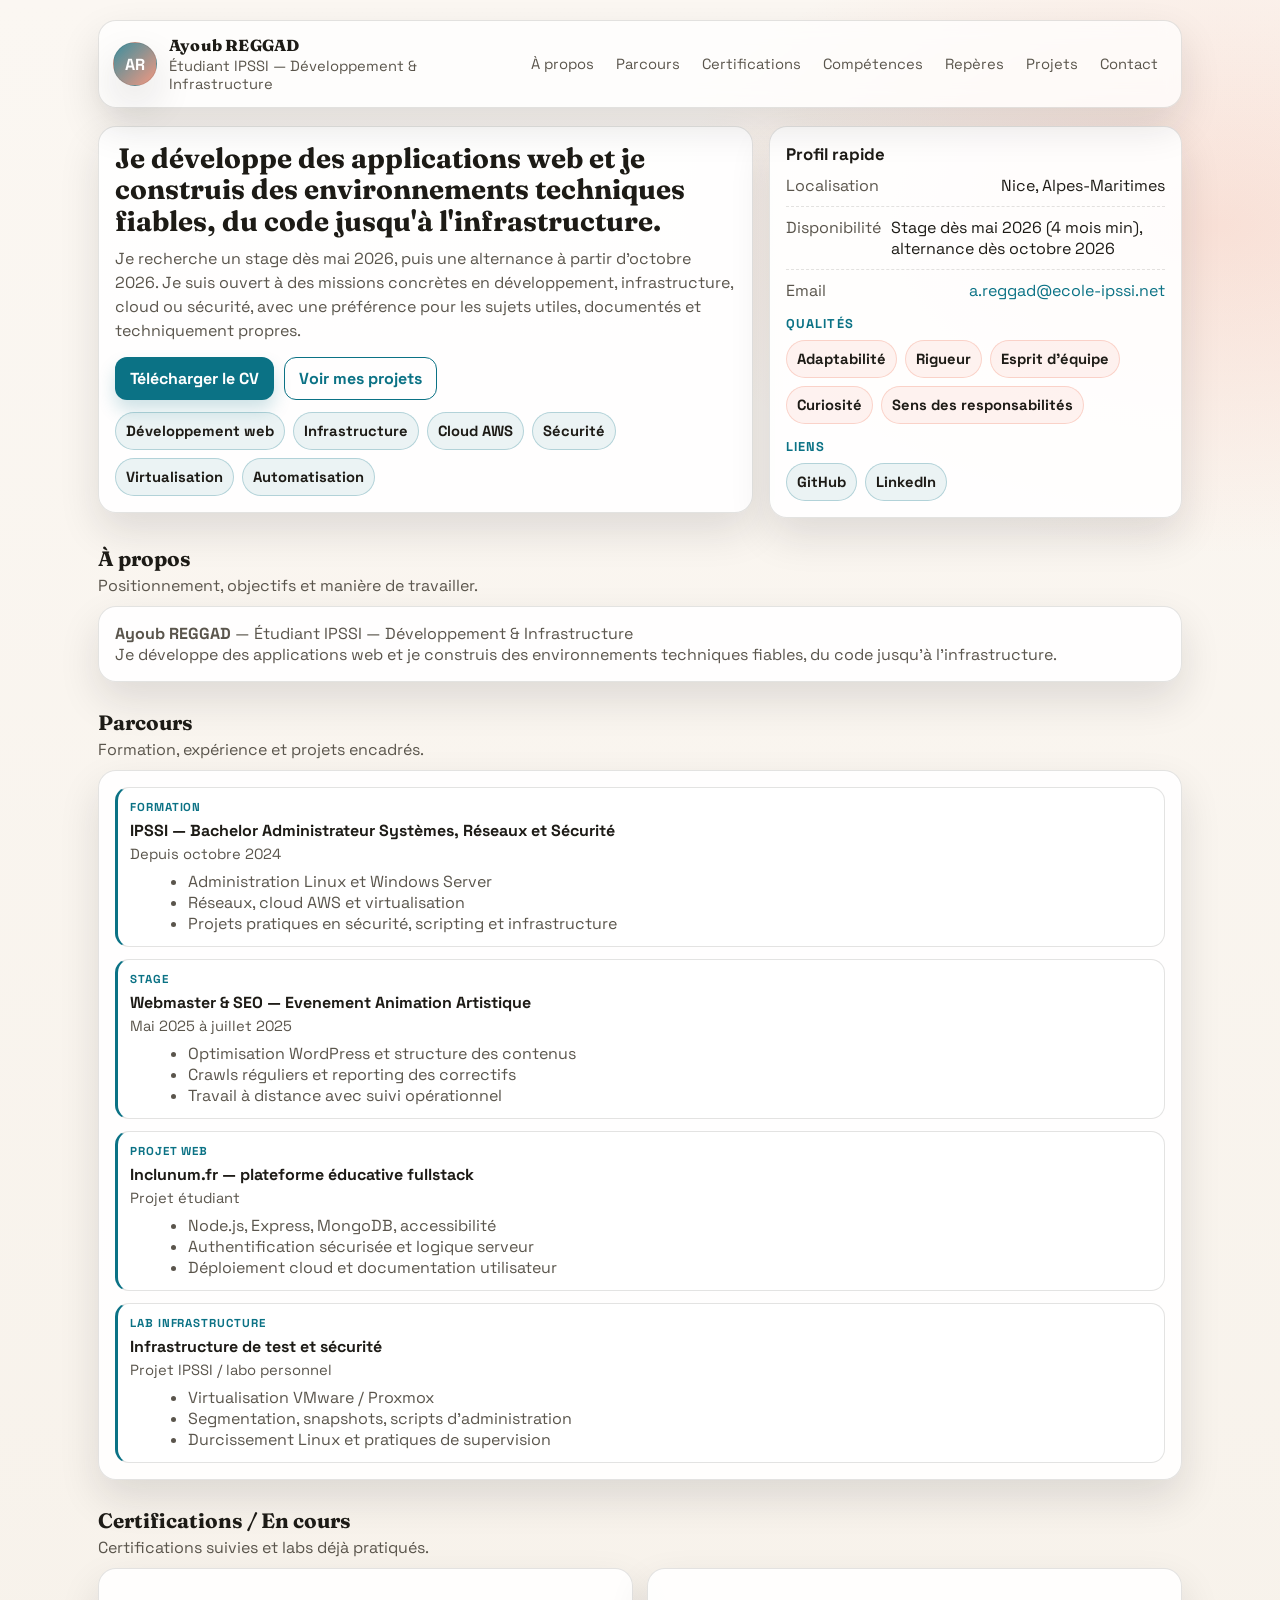
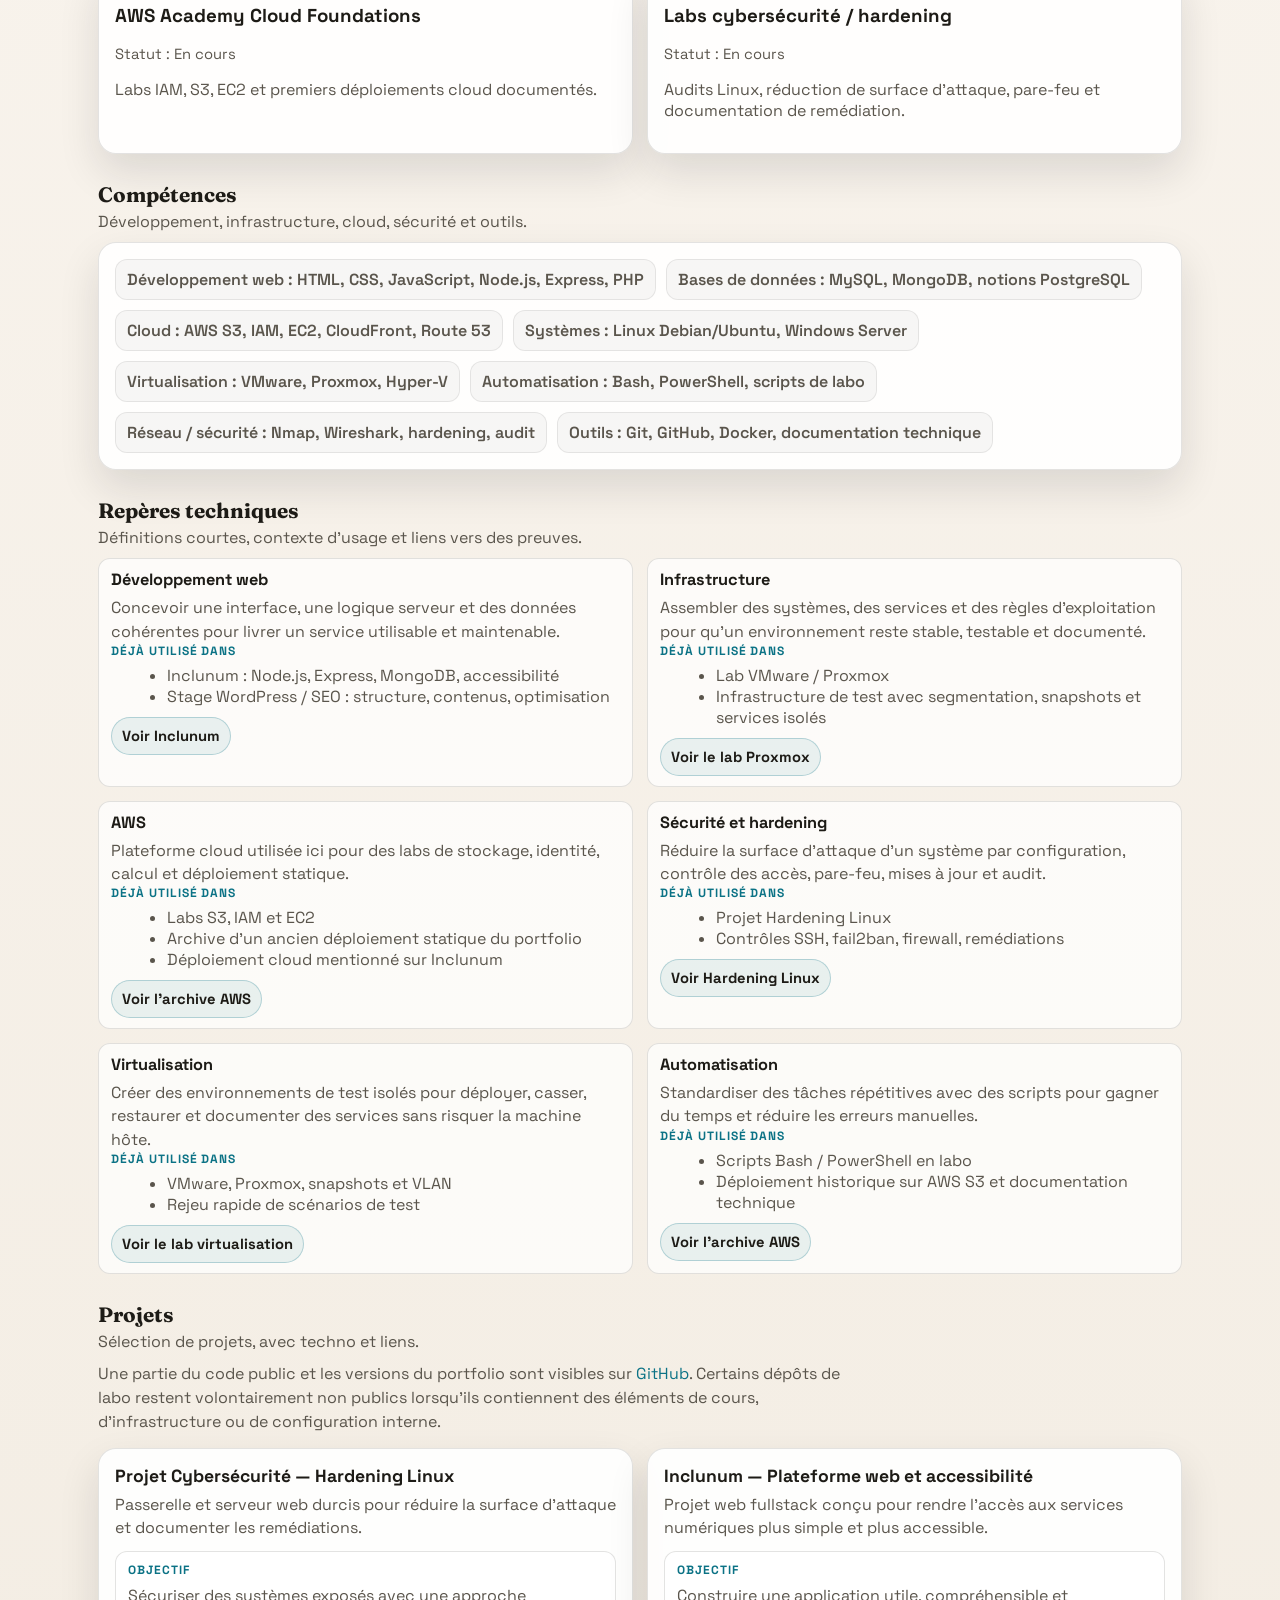
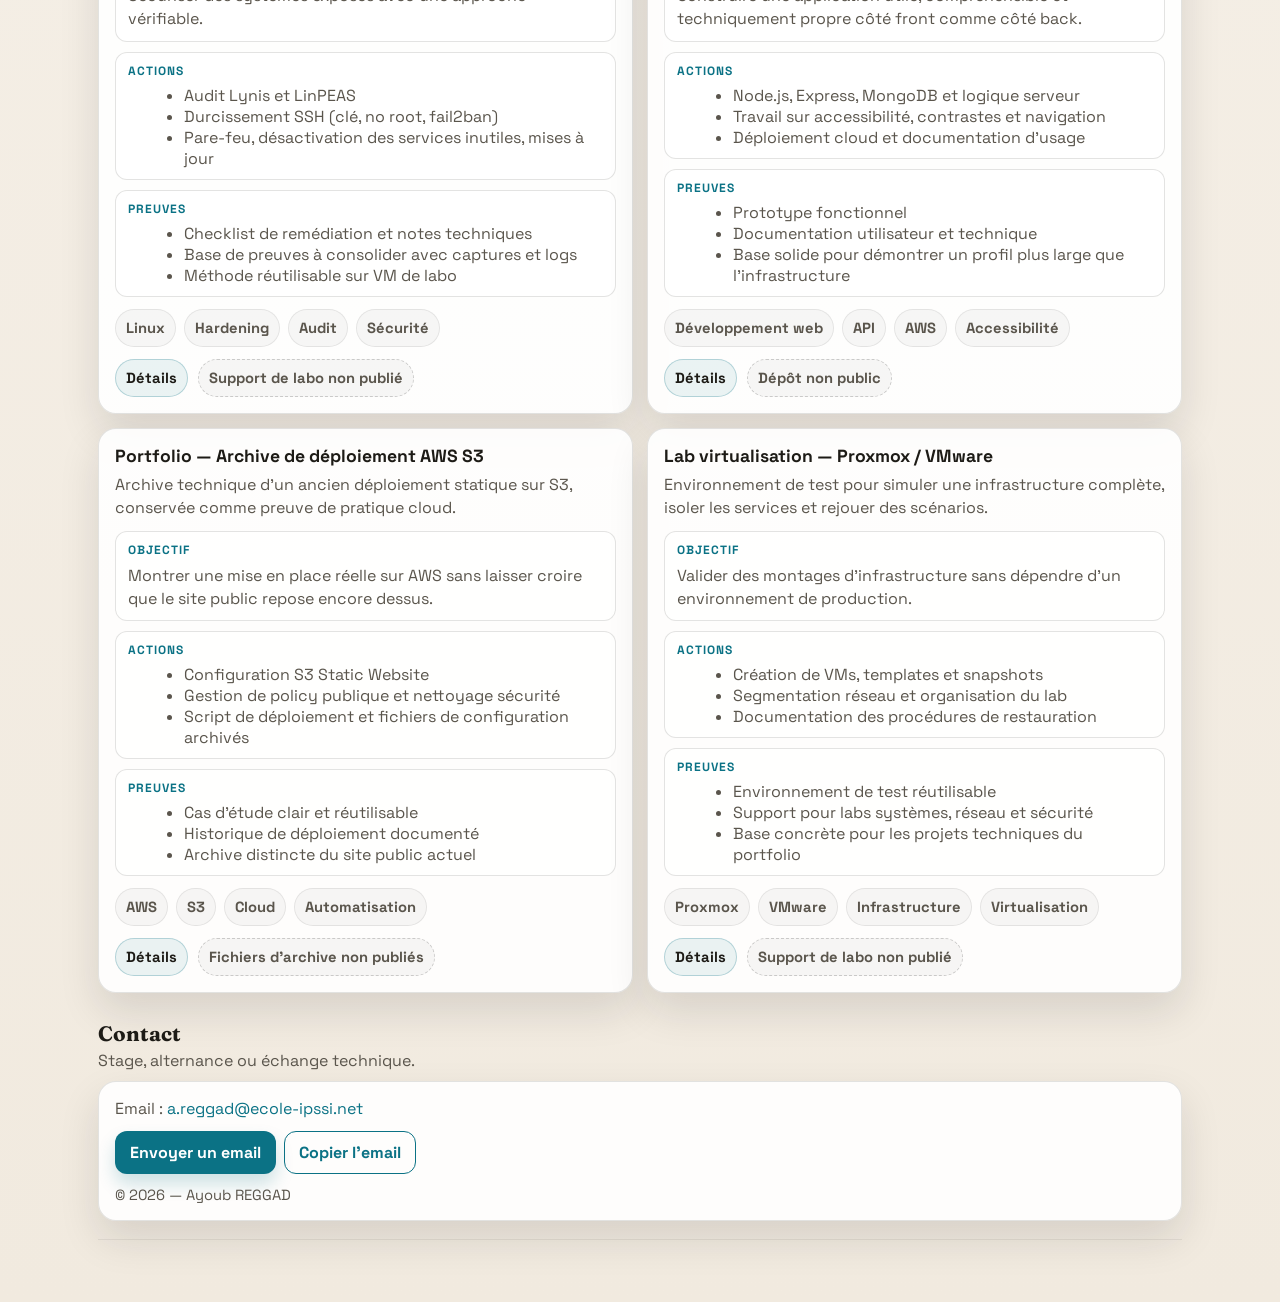
==== commit 664b95d1: "Refine portfolio UX and mobile navigation" ====
--- a/index.html
+++ b/index.html
@@ -9,6 +9,7 @@
   <meta name="author" content="Ayoub REGGAD" />
   <meta name="robots" content="index,follow" />
   <meta name="theme-color" content="#0b7285" />
+  <meta name="referrer" content="strict-origin-when-cross-origin" />
   <meta property="og:title" content="Ayoub REGGAD — Développement & Infrastructure" />
   <meta property="og:description" content="Étudiant IPSSI. Projets web, infrastructure, cloud, sécurité et virtualisation. Stage mai 2026 puis alternance octobre 2026." />
   <meta property="og:url" content="https://ayoub-regd.github.io/" />
@@ -21,6 +22,7 @@
   <meta name="twitter:description" content="Projets web, infrastructure, cloud, sécurité et virtualisation. Stage mai 2026 puis alternance octobre 2026." />
   <meta name="twitter:image" content="https://ayoub-regd.github.io/assets/og-image.png" />
   <meta name="twitter:image:alt" content="Ayoub REGGAD — Portfolio" />
+  <script>document.documentElement.classList.add('js');</script>
   <script type="application/ld+json">
   {
     "@context": "https://schema.org",
@@ -39,7 +41,7 @@
   <link rel="preconnect" href="https://fonts.gstatic.com" crossorigin />
   <link href="https://fonts.googleapis.com/css2?family=Fraunces:opsz,wght@9..144,600;9..144,700&family=Space+Grotesk:wght@400;500;600;700&display=swap" rel="stylesheet" />
   <link rel="icon" href="data:image/svg+xml,%3Csvg xmlns='http://www.w3.org/2000/svg' viewBox='0 0 100 100'%3E%3Crect width='100' height='100' rx='20' fill='%230b7285'/%3E%3Ctext x='50' y='62' font-size='48' text-anchor='middle' fill='white' font-family='Space Grotesk, Arial'%3EAR%3C/text%3E%3C/svg%3E" />
-  <link rel="stylesheet" href="./styles.css" />
+  <link rel="stylesheet" href="./styles.css?v=20260419-3" />
 </head>
 <body>
   <a class="skip-link" href="#main">Aller au contenu</a>
@@ -53,7 +55,12 @@
         </div>
       </div>
 
-      <nav class="nav" aria-label="Navigation principale">
+      <button class="nav-toggle" id="navToggle" type="button" aria-expanded="false" aria-controls="siteNav" aria-label="Ouvrir le menu">
+        <span class="nav-toggle-icon" aria-hidden="true">☰</span>
+        <span class="nav-toggle-label">Menu</span>
+      </button>
+
+      <nav class="nav" id="siteNav" aria-label="Navigation principale">
         <a href="#apropos">À propos</a>
         <a href="#experience">Parcours</a>
         <a href="#certifications">Certifications</a>
@@ -69,14 +76,13 @@
         <div class="card">
           <h1 id="headlineHero" class="headline"></h1>
           <p id="bioHero" class="lead"></p>
-          <div id="qualities" class="qualities" aria-label="Qualités clés"></div>
 
           <div class="cta">
-            <a id="btnCV" class="btn btn-disabled" aria-disabled="true">CV en mise à jour</a>
+            <a id="btnCV" class="btn" href="./assets/REGGAD-Ayoub-cv.pdf" target="_blank" rel="noopener noreferrer">Télécharger le CV</a>
             <a class="btn btn-outline" href="#projets">Voir mes projets</a>
           </div>
-          <p id="cvNotice" class="small muted" style="margin:8px 0 0;">
-            Le CV public sera remis en ligne après réexport depuis la plateforme école avec la nouvelle URL GitHub Pages.
+          <p id="cvNotice" class="small muted" style="margin:8px 0 0;" hidden>
+            Le CV public sera remis en ligne après réexport depuis la plateforme école avec la nouvelle URL du portfolio.
           </p>
 
           <div id="chips" class="chips" aria-label="Domaines"></div>
@@ -132,7 +138,7 @@
       <section id="certifications" class="section">
         <div class="section-title">
           <h2>Certifications / En cours</h2>
-          <p class="muted">Certifs, labs et apprentissages actifs.</p>
+          <p class="muted">Certifications suivies et labs déjà pratiqués.</p>
         </div>
         <div id="certificationsList" class="grid grid-3"></div>
       </section>
@@ -162,7 +168,7 @@
         </div>
         <p class="section-note muted">
           Une partie du code public et les versions du portfolio sont visibles sur
-          <a href="https://github.com/Ayoub-regd/" target="_blank" rel="noopener">GitHub</a>.
+          <a href="https://github.com/Ayoub-regd/" target="_blank" rel="noopener noreferrer" referrerpolicy="no-referrer">GitHub</a>.
           Certains dépôts de labo restent volontairement non publics lorsqu'ils contiennent des éléments de cours, d'infrastructure ou de configuration interne.
         </p>
         <div id="projects" class="grid"></div>
@@ -192,6 +198,6 @@
     <footer class="footer"></footer>
   </div>
 
-  <script src="./app.js" defer></script>
+  <script src="./app.js?v=20260419-3" defer></script>
 </body>
-</html>
+</html>
--- a/styles.css
+++ b/styles.css
@@ -30,6 +30,12 @@
 a{ color: var(--accent); text-decoration:none; }
 a:hover{ text-decoration:underline; }
 
+a:focus-visible,
+button:focus-visible{
+  outline: 3px solid rgba(11,114,133,0.28);
+  outline-offset: 3px;
+}
+
 .skip-link{
   position:absolute;
   left:-999px;
@@ -61,6 +67,7 @@
   align-items:center;
   justify-content:space-between;
   gap:16px;
+  flex-wrap: wrap;
   padding: 14px;
   border: 1px solid var(--line);
   background: rgba(255,255,255,0.72);
@@ -77,6 +84,7 @@
   align-items:center;
   gap:12px;
   min-width: 0;
+  flex: 1 1 280px;
 }
 
 .avatar{
@@ -105,23 +113,50 @@
   flex-direction:column;
   gap:2px;
   min-width: 0;
+  flex: 1 1 auto;
+  overflow-wrap: anywhere;
 }
 
 .nav{
   display:flex;
-  gap: 10px;
-  flex-wrap: wrap;
+  gap: 4px;
+  flex-wrap: nowrap;
   justify-content:flex-end;
+  align-items:center;
+  flex: 1 1 auto;
 }
 .nav a{
-  padding: 8px 10px;
+  padding: 8px 9px;
   border-radius: 10px;
   color: var(--muted);
+  font-size: 0.92rem;
+  white-space: nowrap;
 }
 .nav a:hover{
   background: rgba(11,114,133,0.08);
   color: var(--text);
   text-decoration:none;
+}
+
+.nav-toggle{
+  display:none;
+  align-items:center;
+  gap:8px;
+  min-height: 44px;
+  padding: 10px 14px;
+  border-radius: 12px;
+  border: 1px solid var(--line);
+  background: rgba(255,255,255,0.88);
+  color: var(--text);
+  font: inherit;
+  font-weight: 700;
+  cursor: pointer;
+  margin-left: auto;
+}
+
+.nav-toggle-icon{
+  font-size: 1.2rem;
+  line-height: 1;
 }
 
 .hero{
@@ -338,7 +373,7 @@
   gap: 14px;
 }
 .grid-3{
-  grid-template-columns: repeat(3, minmax(0, 1fr));
+  grid-template-columns: repeat(auto-fit, minmax(240px, 1fr));
 }
 
 .timeline{
@@ -395,7 +430,7 @@
 
 .project-steps{
   display:grid;
-  grid-template-columns: repeat(3, minmax(0, 1fr));
+  grid-template-columns: 1fr;
   gap: 10px;
 }
 .step,
@@ -452,6 +487,7 @@
   border: 1px dashed rgba(0,0,0,0.18);
   color: var(--muted);
   background: rgba(0,0,0,0.03);
+  text-align: center;
 }
 
 .muted{ color: var(--muted); }
@@ -466,31 +502,35 @@
 
 @media (max-width: 980px){
   .grid,
-  .grid-3,
-  .project-steps{
+  .grid-3{
     grid-template-columns: 1fr;
   }
 }
 
-@media (max-width: 880px){
+@media (max-width: 1080px){
   .header{
     position: static;
-    flex-direction: column;
-    align-items: stretch;
-  }
-
-  .brand{
+  }
+
+  .js .nav-toggle{
+    display:inline-flex;
+  }
+
+  .js .nav{
+    display:none;
+  }
+
+  .js .header.is-nav-open .nav{
+    display:grid;
+    grid-template-columns: 1fr;
     width: 100%;
-  }
-
-  .nav{
-    display:grid;
-    grid-template-columns: repeat(2, minmax(0, 1fr));
-    width: 100%;
-    gap: 8px;
-  }
-
-  .nav a{
+    gap: 6px;
+    padding-top: 4px;
+    order: 3;
+    flex-basis: 100%;
+  }
+
+  .js .header.is-nav-open .nav a{
     text-align:center;
     border: 1px solid var(--line);
     background: rgba(255,255,255,0.5);
@@ -524,6 +564,20 @@
 
   .brand-name{
     font-size: 1rem;
+  }
+
+  .brand{
+    align-items: flex-start;
+  }
+
+  #roleHeader{
+    display: none;
+  }
+
+  .nav-toggle{
+    width: auto;
+    justify-content:center;
+    padding-inline: 12px;
   }
 
   .list li{
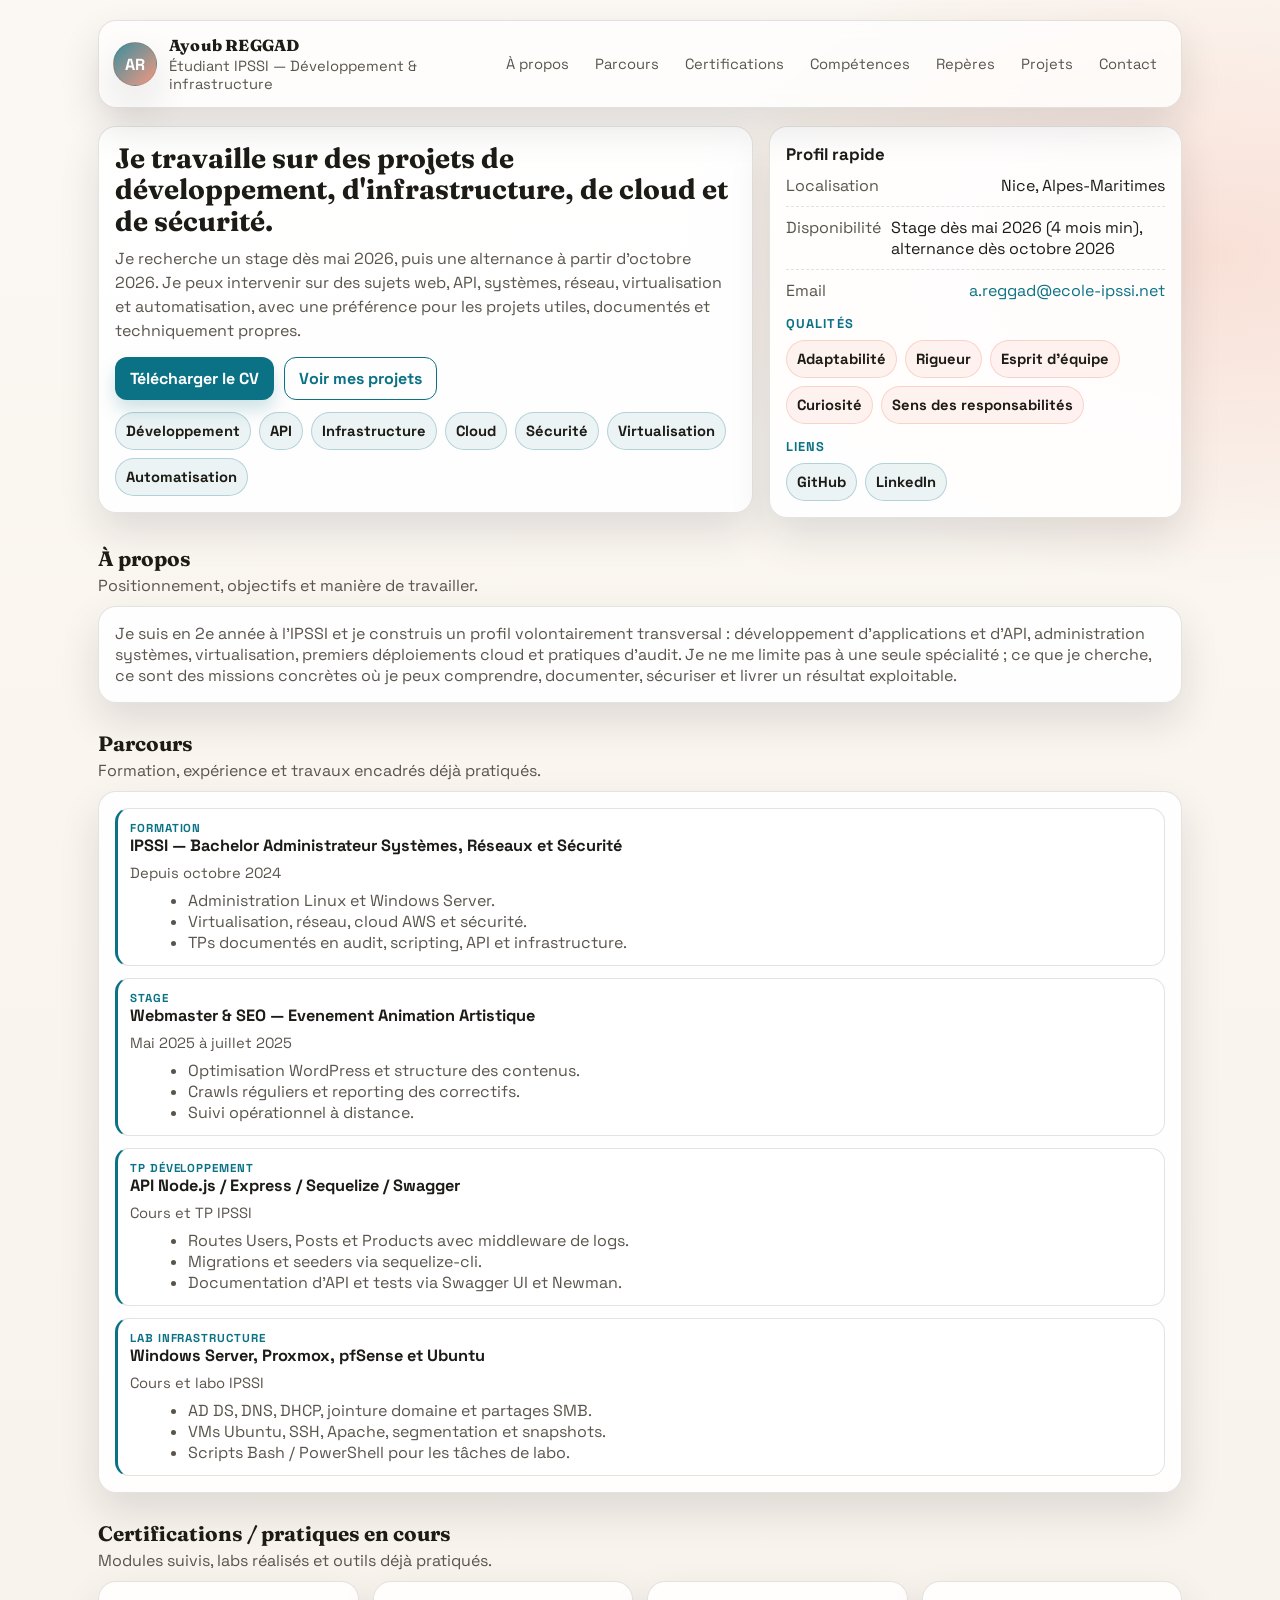
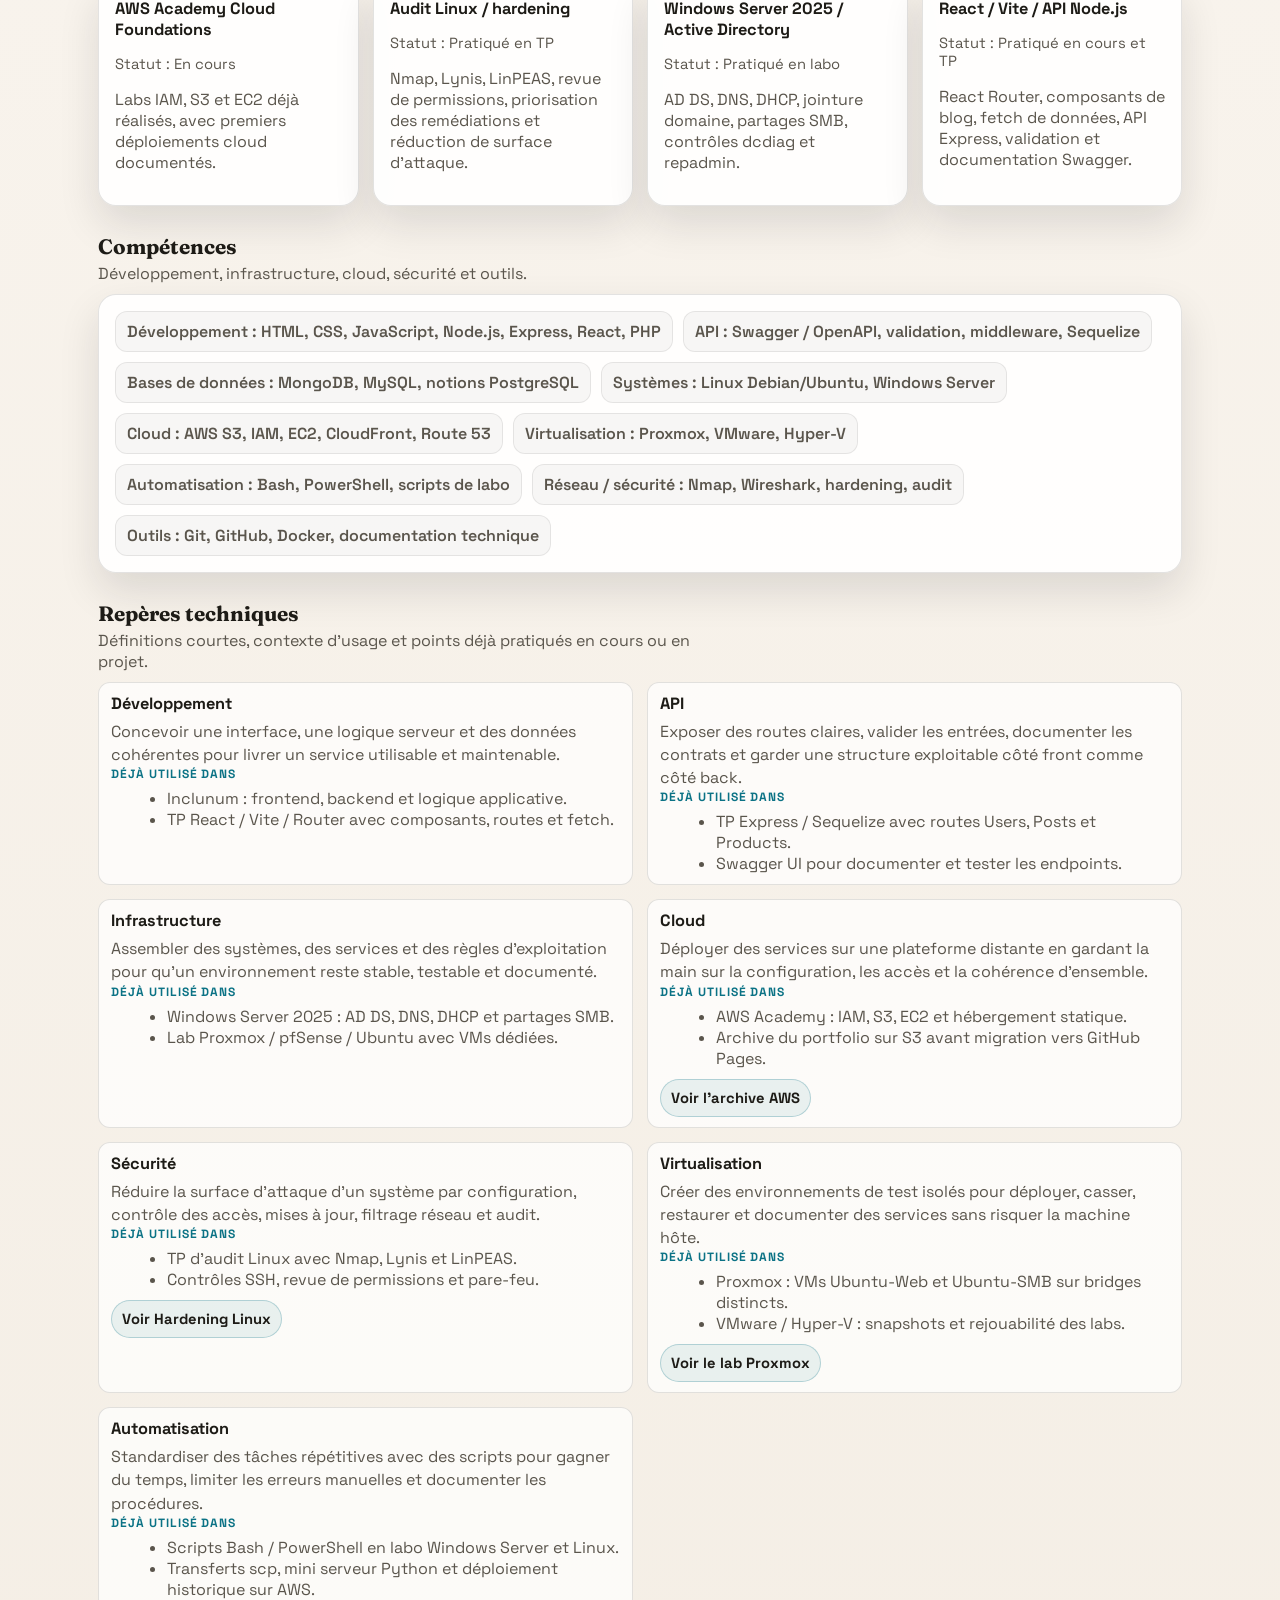
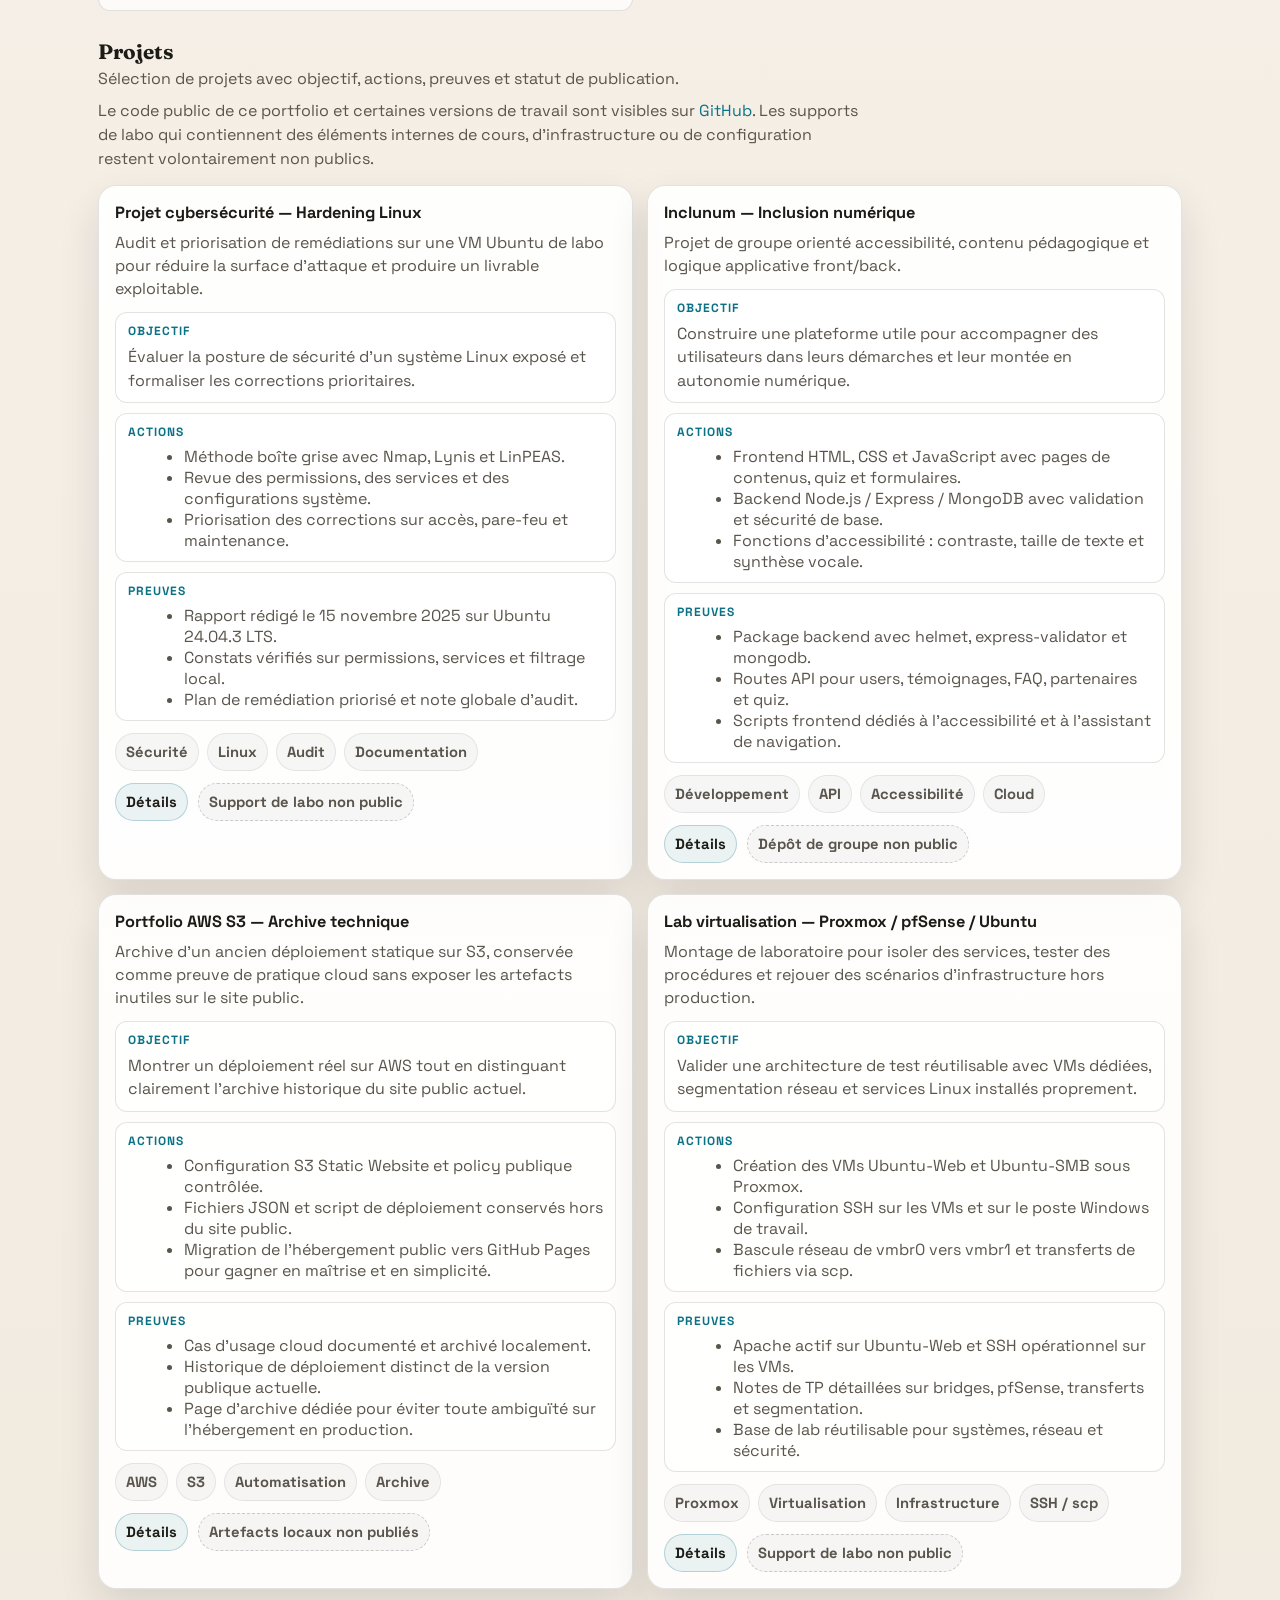
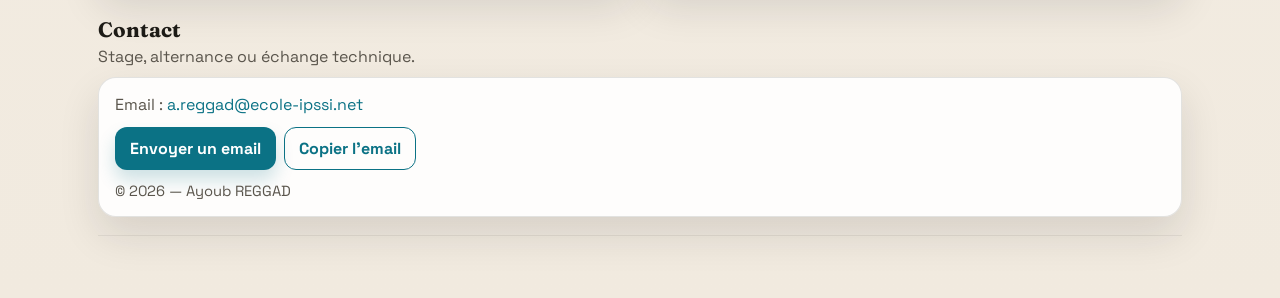
==== commit 564934e7: "Tighten portfolio content and mobile UX" ====
--- a/index.html
+++ b/index.html
@@ -3,23 +3,23 @@
 <head>
   <meta charset="utf-8" />
   <meta name="viewport" content="width=device-width,initial-scale=1" />
-  <title>Ayoub REGGAD — Développement & Infrastructure</title>
-  <meta name="description" content="Étudiant IPSSI en développement et infrastructure. Projets web, cloud, sécurité, virtualisation et automatisation. Recherche un stage dès mai 2026 puis une alternance dès octobre 2026." />
+  <title>Ayoub REGGAD — Développement, infrastructure, cloud et sécurité</title>
+  <meta name="description" content="Étudiant IPSSI en développement et infrastructure. Projets, labs et travaux pratiques autour des API, systèmes, virtualisation, cloud AWS et sécurité. Recherche un stage dès mai 2026 puis une alternance dès octobre 2026." />
   <link rel="canonical" href="https://ayoub-regd.github.io/" />
   <meta name="author" content="Ayoub REGGAD" />
   <meta name="robots" content="index,follow" />
   <meta name="theme-color" content="#0b7285" />
   <meta name="referrer" content="strict-origin-when-cross-origin" />
-  <meta property="og:title" content="Ayoub REGGAD — Développement & Infrastructure" />
-  <meta property="og:description" content="Étudiant IPSSI. Projets web, infrastructure, cloud, sécurité et virtualisation. Stage mai 2026 puis alternance octobre 2026." />
+  <meta property="og:title" content="Ayoub REGGAD — Développement, infrastructure, cloud et sécurité" />
+  <meta property="og:description" content="Étudiant IPSSI. Projets, labs et travaux pratiques autour du développement, des systèmes, de la virtualisation, du cloud et de la sécurité." />
   <meta property="og:url" content="https://ayoub-regd.github.io/" />
   <meta property="og:image" content="https://ayoub-regd.github.io/assets/og-image.png" />
   <meta property="og:image:alt" content="Ayoub REGGAD — Portfolio" />
   <meta property="og:type" content="website" />
   <meta property="og:locale" content="fr_FR" />
   <meta name="twitter:card" content="summary" />
-  <meta name="twitter:title" content="Ayoub REGGAD — Développement & Infrastructure" />
-  <meta name="twitter:description" content="Projets web, infrastructure, cloud, sécurité et virtualisation. Stage mai 2026 puis alternance octobre 2026." />
+  <meta name="twitter:title" content="Ayoub REGGAD — Développement, infrastructure, cloud et sécurité" />
+  <meta name="twitter:description" content="Projets, labs et travaux pratiques autour du développement, des systèmes, de la virtualisation, du cloud AWS et de la sécurité." />
   <meta name="twitter:image" content="https://ayoub-regd.github.io/assets/og-image.png" />
   <meta name="twitter:image:alt" content="Ayoub REGGAD — Portfolio" />
   <script>document.documentElement.classList.add('js');</script>
@@ -30,7 +30,7 @@
     "name": "Ayoub REGGAD",
     "url": "https://ayoub-regd.github.io/",
     "email": "mailto:a.reggad@ecole-ipssi.net",
-    "jobTitle": "Etudiant en developpement et infrastructure",
+    "jobTitle": "Étudiant en développement et infrastructure",
     "sameAs": [
       "https://github.com/Ayoub-regd/",
       "https://www.linkedin.com/in/ayoub-reggad-309078350/"
@@ -41,23 +41,23 @@
   <link rel="preconnect" href="https://fonts.gstatic.com" crossorigin />
   <link href="https://fonts.googleapis.com/css2?family=Fraunces:opsz,wght@9..144,600;9..144,700&family=Space+Grotesk:wght@400;500;600;700&display=swap" rel="stylesheet" />
   <link rel="icon" href="data:image/svg+xml,%3Csvg xmlns='http://www.w3.org/2000/svg' viewBox='0 0 100 100'%3E%3Crect width='100' height='100' rx='20' fill='%230b7285'/%3E%3Ctext x='50' y='62' font-size='48' text-anchor='middle' fill='white' font-family='Space Grotesk, Arial'%3EAR%3C/text%3E%3C/svg%3E" />
-  <link rel="stylesheet" href="./styles.css?v=20260419-3" />
+  <link rel="stylesheet" href="./styles.css?v=20260419-4" />
 </head>
 <body>
   <a class="skip-link" href="#main">Aller au contenu</a>
   <div class="container">
     <header class="header">
       <div class="brand">
-        <div class="avatar" aria-label="Avatar" id="avatar">AR</div>
+        <div class="avatar" aria-label="Avatar">AR</div>
         <div class="brand-text">
-          <div id="nameHeader" class="brand-name">Nom Prénom</div>
-          <div id="roleHeader" class="muted small">Rôle</div>
+          <div class="brand-name">Ayoub REGGAD</div>
+          <div class="muted small">Étudiant IPSSI — Développement & infrastructure</div>
         </div>
       </div>
 
-      <button class="nav-toggle" id="navToggle" type="button" aria-expanded="false" aria-controls="siteNav" aria-label="Ouvrir le menu">
+      <button class="nav-toggle" id="navToggle" type="button" aria-expanded="false" aria-controls="siteNav" aria-label="Ouvrir la navigation">
         <span class="nav-toggle-icon" aria-hidden="true">☰</span>
-        <span class="nav-toggle-label">Menu</span>
+        <span class="visually-hidden">Navigation</span>
       </button>
 
       <nav class="nav" id="siteNav" aria-label="Navigation principale">
@@ -74,39 +74,53 @@
     <main id="main">
       <section class="hero">
         <div class="card">
-          <h1 id="headlineHero" class="headline"></h1>
-          <p id="bioHero" class="lead"></p>
+          <h1 class="headline">Je travaille sur des projets de développement, d'infrastructure, de cloud et de sécurité.</h1>
+          <p class="lead">Je recherche un stage dès mai 2026, puis une alternance à partir d'octobre 2026. Je peux intervenir sur des sujets web, API, systèmes, réseau, virtualisation et automatisation, avec une préférence pour les projets utiles, documentés et techniquement propres.</p>
 
           <div class="cta">
             <a id="btnCV" class="btn" href="./assets/REGGAD-Ayoub-cv.pdf" target="_blank" rel="noopener noreferrer">Télécharger le CV</a>
             <a class="btn btn-outline" href="#projets">Voir mes projets</a>
           </div>
-          <p id="cvNotice" class="small muted" style="margin:8px 0 0;" hidden>
-            Le CV public sera remis en ligne après réexport depuis la plateforme école avec la nouvelle URL du portfolio.
-          </p>
-
-          <div id="chips" class="chips" aria-label="Domaines"></div>
+
+          <div class="chips" aria-label="Domaines">
+            <a class="chip" href="#ref-development">Développement</a>
+            <a class="chip" href="#ref-api">API</a>
+            <a class="chip" href="#ref-infrastructure">Infrastructure</a>
+            <a class="chip" href="#ref-cloud">Cloud</a>
+            <a class="chip" href="#ref-security">Sécurité</a>
+            <a class="chip" href="#ref-virtualization">Virtualisation</a>
+            <a class="chip" href="#ref-automation">Automatisation</a>
+          </div>
         </div>
 
         <aside class="card">
           <h2 class="card-title">Profil rapide</h2>
           <ul class="list">
-            <li><span class="k">Localisation</span><span id="locationInfo"></span></li>
-            <li><span class="k">Disponibilité</span><span id="availabilityInfo"></span></li>
+            <li><span class="k">Localisation</span><span>Nice, Alpes-Maritimes</span></li>
+            <li><span class="k">Disponibilité</span><span>Stage dès mai 2026 (4 mois min), alternance dès octobre 2026</span></li>
             <li>
               <span class="k">Email</span>
-              <span><a id="mailLinkInfo" href="mailto:a.reggad@ecole-ipssi.net"></a></span>
+              <span><a href="mailto:a.reggad@ecole-ipssi.net">a.reggad@ecole-ipssi.net</a></span>
             </li>
           </ul>
 
           <div class="info-block">
             <div class="mini-title">Qualités</div>
-            <div id="qualitiesAside" class="qualities qualities-compact" aria-label="Qualités"></div>
+            <div class="qualities qualities-compact" aria-label="Qualités">
+              <span class="quality-chip">Adaptabilité</span>
+              <span class="quality-chip">Rigueur</span>
+              <span class="quality-chip">Esprit d'équipe</span>
+              <span class="quality-chip">Curiosité</span>
+              <span class="quality-chip">Sens des responsabilités</span>
+            </div>
           </div>
 
           <div class="info-block">
             <div class="mini-title">Liens</div>
-            <div class="links" id="links"></div>
+            <div class="links">
+              <a class="link-pill" href="https://github.com/Ayoub-regd/" target="_blank" rel="noopener noreferrer" referrerpolicy="no-referrer">GitHub</a>
+              <a class="link-pill" href="https://www.linkedin.com/in/ayoub-reggad-309078350/" target="_blank" rel="noopener noreferrer" referrerpolicy="no-referrer">LinkedIn</a>
+            </div>
           </div>
         </aside>
       </section>
@@ -118,29 +132,91 @@
         </div>
 
         <div class="card">
-          <p class="muted" style="margin:0;">
-            <strong id="nameAbout"></strong> — <span id="roleAbout"></span><br />
-            <span id="headlineAbout"></span>
-          </p>
+          <p class="muted" style="margin:0;">Je suis en 2e année à l'IPSSI et je construis un profil volontairement transversal : développement d'applications et d'API, administration systèmes, virtualisation, premiers déploiements cloud et pratiques d'audit. Je ne me limite pas à une seule spécialité ; ce que je cherche, ce sont des missions concrètes où je peux comprendre, documenter, sécuriser et livrer un résultat exploitable.</p>
         </div>
       </section>
 
       <section id="experience" class="section">
         <div class="section-title">
           <h2>Parcours</h2>
-          <p class="muted">Formation, expérience et projets encadrés.</p>
+          <p class="muted">Formation, expérience et travaux encadrés déjà pratiqués.</p>
         </div>
         <div class="card">
-          <div id="experienceList" class="timeline"></div>
+          <div class="timeline">
+            <div class="timeline-item">
+              <div class="timeline-type">Formation</div>
+              <h3 class="timeline-title">IPSSI — Bachelor Administrateur Systèmes, Réseaux et Sécurité</h3>
+              <div class="timeline-meta">Depuis octobre 2024</div>
+              <ul>
+                <li>Administration Linux et Windows Server.</li>
+                <li>Virtualisation, réseau, cloud AWS et sécurité.</li>
+                <li>TPs documentés en audit, scripting, API et infrastructure.</li>
+              </ul>
+            </div>
+
+            <div class="timeline-item">
+              <div class="timeline-type">Stage</div>
+              <h3 class="timeline-title">Webmaster & SEO — Evenement Animation Artistique</h3>
+              <div class="timeline-meta">Mai 2025 à juillet 2025</div>
+              <ul>
+                <li>Optimisation WordPress et structure des contenus.</li>
+                <li>Crawls réguliers et reporting des correctifs.</li>
+                <li>Suivi opérationnel à distance.</li>
+              </ul>
+            </div>
+
+            <div class="timeline-item">
+              <div class="timeline-type">TP développement</div>
+              <h3 class="timeline-title">API Node.js / Express / Sequelize / Swagger</h3>
+              <div class="timeline-meta">Cours et TP IPSSI</div>
+              <ul>
+                <li>Routes Users, Posts et Products avec middleware de logs.</li>
+                <li>Migrations et seeders via sequelize-cli.</li>
+                <li>Documentation d'API et tests via Swagger UI et Newman.</li>
+              </ul>
+            </div>
+
+            <div class="timeline-item">
+              <div class="timeline-type">Lab infrastructure</div>
+              <h3 class="timeline-title">Windows Server, Proxmox, pfSense et Ubuntu</h3>
+              <div class="timeline-meta">Cours et labo IPSSI</div>
+              <ul>
+                <li>AD DS, DNS, DHCP, jointure domaine et partages SMB.</li>
+                <li>VMs Ubuntu, SSH, Apache, segmentation et snapshots.</li>
+                <li>Scripts Bash / PowerShell pour les tâches de labo.</li>
+              </ul>
+            </div>
+          </div>
         </div>
       </section>
 
       <section id="certifications" class="section">
         <div class="section-title">
-          <h2>Certifications / En cours</h2>
-          <p class="muted">Certifications suivies et labs déjà pratiqués.</p>
-        </div>
-        <div id="certificationsList" class="grid grid-3"></div>
+          <h2>Certifications / pratiques en cours</h2>
+          <p class="muted">Modules suivis, labs réalisés et outils déjà pratiqués.</p>
+        </div>
+        <div class="grid grid-3">
+          <article class="card">
+            <h3>AWS Academy Cloud Foundations</h3>
+            <p class="muted small">Statut : En cours</p>
+            <p class="muted">Labs IAM, S3 et EC2 déjà réalisés, avec premiers déploiements cloud documentés.</p>
+          </article>
+          <article class="card">
+            <h3>Audit Linux / hardening</h3>
+            <p class="muted small">Statut : Pratiqué en TP</p>
+            <p class="muted">Nmap, Lynis, LinPEAS, revue de permissions, priorisation des remédiations et réduction de surface d'attaque.</p>
+          </article>
+          <article class="card">
+            <h3>Windows Server 2025 / Active Directory</h3>
+            <p class="muted small">Statut : Pratiqué en labo</p>
+            <p class="muted">AD DS, DNS, DHCP, jointure domaine, partages SMB, contrôles dcdiag et repadmin.</p>
+          </article>
+          <article class="card">
+            <h3>React / Vite / API Node.js</h3>
+            <p class="muted small">Statut : Pratiqué en cours et TP</p>
+            <p class="muted">React Router, composants de blog, fetch de données, API Express, validation et documentation Swagger.</p>
+          </article>
+        </div>
       </section>
 
       <section id="competences" class="section">
@@ -149,29 +225,270 @@
           <p class="muted">Développement, infrastructure, cloud, sécurité et outils.</p>
         </div>
         <div class="card">
-          <div id="skills" class="skills"></div>
+          <div class="skills">
+            <span class="skill">Développement : HTML, CSS, JavaScript, Node.js, Express, React, PHP</span>
+            <span class="skill">API : Swagger / OpenAPI, validation, middleware, Sequelize</span>
+            <span class="skill">Bases de données : MongoDB, MySQL, notions PostgreSQL</span>
+            <span class="skill">Systèmes : Linux Debian/Ubuntu, Windows Server</span>
+            <span class="skill">Cloud : AWS S3, IAM, EC2, CloudFront, Route 53</span>
+            <span class="skill">Virtualisation : Proxmox, VMware, Hyper-V</span>
+            <span class="skill">Automatisation : Bash, PowerShell, scripts de labo</span>
+            <span class="skill">Réseau / sécurité : Nmap, Wireshark, hardening, audit</span>
+            <span class="skill">Outils : Git, GitHub, Docker, documentation technique</span>
+          </div>
         </div>
       </section>
 
       <section id="reperes" class="section">
         <div class="section-title">
           <h2>Repères techniques</h2>
-          <p class="muted">Définitions courtes, contexte d'usage et liens vers des preuves.</p>
-        </div>
-        <div id="referencesList" class="grid"></div>
+          <p class="muted">Définitions courtes, contexte d'usage et points déjà pratiqués en cours ou en projet.</p>
+        </div>
+        <div class="grid">
+          <article class="reference-card" id="ref-development">
+            <h3>Développement</h3>
+            <p>Concevoir une interface, une logique serveur et des données cohérentes pour livrer un service utilisable et maintenable.</p>
+            <div class="step-label">Déjà utilisé dans</div>
+            <ul class="reference-list">
+              <li>Inclunum : frontend, backend et logique applicative.</li>
+              <li>TP React / Vite / Router avec composants, routes et fetch.</li>
+            </ul>
+          </article>
+
+          <article class="reference-card" id="ref-api">
+            <h3>API</h3>
+            <p>Exposer des routes claires, valider les entrées, documenter les contrats et garder une structure exploitable côté front comme côté back.</p>
+            <div class="step-label">Déjà utilisé dans</div>
+            <ul class="reference-list">
+              <li>TP Express / Sequelize avec routes Users, Posts et Products.</li>
+              <li>Swagger UI pour documenter et tester les endpoints.</li>
+            </ul>
+          </article>
+
+          <article class="reference-card" id="ref-infrastructure">
+            <h3>Infrastructure</h3>
+            <p>Assembler des systèmes, des services et des règles d'exploitation pour qu'un environnement reste stable, testable et documenté.</p>
+            <div class="step-label">Déjà utilisé dans</div>
+            <ul class="reference-list">
+              <li>Windows Server 2025 : AD DS, DNS, DHCP et partages SMB.</li>
+              <li>Lab Proxmox / pfSense / Ubuntu avec VMs dédiées.</li>
+            </ul>
+          </article>
+
+          <article class="reference-card" id="ref-cloud">
+            <h3>Cloud</h3>
+            <p>Déployer des services sur une plateforme distante en gardant la main sur la configuration, les accès et la cohérence d'ensemble.</p>
+            <div class="step-label">Déjà utilisé dans</div>
+            <ul class="reference-list">
+              <li>AWS Academy : IAM, S3, EC2 et hébergement statique.</li>
+              <li>Archive du portfolio sur S3 avant migration vers GitHub Pages.</li>
+            </ul>
+            <div class="reference-links actions">
+              <a class="link-pill" href="./projects/aws-s3-portfolio.html">Voir l'archive AWS</a>
+            </div>
+          </article>
+
+          <article class="reference-card" id="ref-security">
+            <h3>Sécurité</h3>
+            <p>Réduire la surface d'attaque d'un système par configuration, contrôle des accès, mises à jour, filtrage réseau et audit.</p>
+            <div class="step-label">Déjà utilisé dans</div>
+            <ul class="reference-list">
+              <li>TP d'audit Linux avec Nmap, Lynis et LinPEAS.</li>
+              <li>Contrôles SSH, revue de permissions et pare-feu.</li>
+            </ul>
+            <div class="reference-links actions">
+              <a class="link-pill" href="./projects/hardening-linux.html">Voir Hardening Linux</a>
+            </div>
+          </article>
+
+          <article class="reference-card" id="ref-virtualization">
+            <h3>Virtualisation</h3>
+            <p>Créer des environnements de test isolés pour déployer, casser, restaurer et documenter des services sans risquer la machine hôte.</p>
+            <div class="step-label">Déjà utilisé dans</div>
+            <ul class="reference-list">
+              <li>Proxmox : VMs Ubuntu-Web et Ubuntu-SMB sur bridges distincts.</li>
+              <li>VMware / Hyper-V : snapshots et rejouabilité des labs.</li>
+            </ul>
+            <div class="reference-links actions">
+              <a class="link-pill" href="./projects/proxmox-lab.html">Voir le lab Proxmox</a>
+            </div>
+          </article>
+
+          <article class="reference-card" id="ref-automation">
+            <h3>Automatisation</h3>
+            <p>Standardiser des tâches répétitives avec des scripts pour gagner du temps, limiter les erreurs manuelles et documenter les procédures.</p>
+            <div class="step-label">Déjà utilisé dans</div>
+            <ul class="reference-list">
+              <li>Scripts Bash / PowerShell en labo Windows Server et Linux.</li>
+              <li>Transferts scp, mini serveur Python et déploiement historique sur AWS.</li>
+            </ul>
+          </article>
+        </div>
       </section>
 
       <section id="projets" class="section">
         <div class="section-title">
           <h2>Projets</h2>
-          <p class="muted">Sélection de projets, avec techno et liens.</p>
-        </div>
-        <p class="section-note muted">
-          Une partie du code public et les versions du portfolio sont visibles sur
-          <a href="https://github.com/Ayoub-regd/" target="_blank" rel="noopener noreferrer" referrerpolicy="no-referrer">GitHub</a>.
-          Certains dépôts de labo restent volontairement non publics lorsqu'ils contiennent des éléments de cours, d'infrastructure ou de configuration interne.
-        </p>
-        <div id="projects" class="grid"></div>
+          <p class="muted">Sélection de projets avec objectif, actions, preuves et statut de publication.</p>
+        </div>
+        <p class="section-note muted">Le code public de ce portfolio et certaines versions de travail sont visibles sur <a href="https://github.com/Ayoub-regd/" target="_blank" rel="noopener noreferrer" referrerpolicy="no-referrer">GitHub</a>. Les supports de labo qui contiennent des éléments internes de cours, d'infrastructure ou de configuration restent volontairement non publics.</p>
+        <div class="grid">
+          <article class="card project">
+            <div class="project-head">
+              <h3>Projet cybersécurité — Hardening Linux</h3>
+              <p>Audit et priorisation de remédiations sur une VM Ubuntu de labo pour réduire la surface d'attaque et produire un livrable exploitable.</p>
+            </div>
+            <div class="project-steps">
+              <div class="step">
+                <div class="step-label">Objectif</div>
+                <p>Évaluer la posture de sécurité d'un système Linux exposé et formaliser les corrections prioritaires.</p>
+              </div>
+              <div class="step">
+                <div class="step-label">Actions</div>
+                <ul class="step-list">
+                  <li>Méthode boîte grise avec Nmap, Lynis et LinPEAS.</li>
+                  <li>Revue des permissions, des services et des configurations système.</li>
+                  <li>Priorisation des corrections sur accès, pare-feu et maintenance.</li>
+                </ul>
+              </div>
+              <div class="step">
+                <div class="step-label">Preuves</div>
+                <ul class="step-list">
+                  <li>Rapport rédigé le 15 novembre 2025 sur Ubuntu 24.04.3 LTS.</li>
+                  <li>Constats vérifiés sur permissions, services et filtrage local.</li>
+                  <li>Plan de remédiation priorisé et note globale d'audit.</li>
+                </ul>
+              </div>
+            </div>
+            <div class="badges">
+              <a class="badge" href="#ref-security">Sécurité</a>
+              <a class="badge" href="#ref-infrastructure">Linux</a>
+              <a class="badge" href="#ref-security">Audit</a>
+              <a class="badge" href="#ref-automation">Documentation</a>
+            </div>
+            <div class="actions">
+              <a class="link-pill" href="./projects/hardening-linux.html">Détails</a>
+              <span class="status-pill">Support de labo non public</span>
+            </div>
+          </article>
+
+          <article class="card project">
+            <div class="project-head">
+              <h3>Inclunum — Inclusion numérique</h3>
+              <p>Projet de groupe orienté accessibilité, contenu pédagogique et logique applicative front/back.</p>
+            </div>
+            <div class="project-steps">
+              <div class="step">
+                <div class="step-label">Objectif</div>
+                <p>Construire une plateforme utile pour accompagner des utilisateurs dans leurs démarches et leur montée en autonomie numérique.</p>
+              </div>
+              <div class="step">
+                <div class="step-label">Actions</div>
+                <ul class="step-list">
+                  <li>Frontend HTML, CSS et JavaScript avec pages de contenus, quiz et formulaires.</li>
+                  <li>Backend Node.js / Express / MongoDB avec validation et sécurité de base.</li>
+                  <li>Fonctions d'accessibilité : contraste, taille de texte et synthèse vocale.</li>
+                </ul>
+              </div>
+              <div class="step">
+                <div class="step-label">Preuves</div>
+                <ul class="step-list">
+                  <li>Package backend avec helmet, express-validator et mongodb.</li>
+                  <li>Routes API pour users, témoignages, FAQ, partenaires et quiz.</li>
+                  <li>Scripts frontend dédiés à l'accessibilité et à l'assistant de navigation.</li>
+                </ul>
+              </div>
+            </div>
+            <div class="badges">
+              <a class="badge" href="#ref-development">Développement</a>
+              <a class="badge" href="#ref-api">API</a>
+              <a class="badge" href="#ref-security">Accessibilité</a>
+              <a class="badge" href="#ref-cloud">Cloud</a>
+            </div>
+            <div class="actions">
+              <a class="link-pill" href="./projects/inclunum.html">Détails</a>
+              <span class="status-pill">Dépôt de groupe non public</span>
+            </div>
+          </article>
+
+          <article class="card project">
+            <div class="project-head">
+              <h3>Portfolio AWS S3 — Archive technique</h3>
+              <p>Archive d'un ancien déploiement statique sur S3, conservée comme preuve de pratique cloud sans exposer les artefacts inutiles sur le site public.</p>
+            </div>
+            <div class="project-steps">
+              <div class="step">
+                <div class="step-label">Objectif</div>
+                <p>Montrer un déploiement réel sur AWS tout en distinguant clairement l'archive historique du site public actuel.</p>
+              </div>
+              <div class="step">
+                <div class="step-label">Actions</div>
+                <ul class="step-list">
+                  <li>Configuration S3 Static Website et policy publique contrôlée.</li>
+                  <li>Fichiers JSON et script de déploiement conservés hors du site public.</li>
+                  <li>Migration de l'hébergement public vers GitHub Pages pour gagner en maîtrise et en simplicité.</li>
+                </ul>
+              </div>
+              <div class="step">
+                <div class="step-label">Preuves</div>
+                <ul class="step-list">
+                  <li>Cas d'usage cloud documenté et archivé localement.</li>
+                  <li>Historique de déploiement distinct de la version publique actuelle.</li>
+                  <li>Page d'archive dédiée pour éviter toute ambiguïté sur l'hébergement en production.</li>
+                </ul>
+              </div>
+            </div>
+            <div class="badges">
+              <a class="badge" href="#ref-cloud">AWS</a>
+              <a class="badge" href="#ref-cloud">S3</a>
+              <a class="badge" href="#ref-automation">Automatisation</a>
+              <a class="badge" href="#ref-infrastructure">Archive</a>
+            </div>
+            <div class="actions">
+              <a class="link-pill" href="./projects/aws-s3-portfolio.html">Détails</a>
+              <span class="status-pill">Artefacts locaux non publiés</span>
+            </div>
+          </article>
+
+          <article class="card project">
+            <div class="project-head">
+              <h3>Lab virtualisation — Proxmox / pfSense / Ubuntu</h3>
+              <p>Montage de laboratoire pour isoler des services, tester des procédures et rejouer des scénarios d'infrastructure hors production.</p>
+            </div>
+            <div class="project-steps">
+              <div class="step">
+                <div class="step-label">Objectif</div>
+                <p>Valider une architecture de test réutilisable avec VMs dédiées, segmentation réseau et services Linux installés proprement.</p>
+              </div>
+              <div class="step">
+                <div class="step-label">Actions</div>
+                <ul class="step-list">
+                  <li>Création des VMs Ubuntu-Web et Ubuntu-SMB sous Proxmox.</li>
+                  <li>Configuration SSH sur les VMs et sur le poste Windows de travail.</li>
+                  <li>Bascule réseau de vmbr0 vers vmbr1 et transferts de fichiers via scp.</li>
+                </ul>
+              </div>
+              <div class="step">
+                <div class="step-label">Preuves</div>
+                <ul class="step-list">
+                  <li>Apache actif sur Ubuntu-Web et SSH opérationnel sur les VMs.</li>
+                  <li>Notes de TP détaillées sur bridges, pfSense, transferts et segmentation.</li>
+                  <li>Base de lab réutilisable pour systèmes, réseau et sécurité.</li>
+                </ul>
+              </div>
+            </div>
+            <div class="badges">
+              <a class="badge" href="#ref-virtualization">Proxmox</a>
+              <a class="badge" href="#ref-virtualization">Virtualisation</a>
+              <a class="badge" href="#ref-infrastructure">Infrastructure</a>
+              <a class="badge" href="#ref-automation">SSH / scp</a>
+            </div>
+            <div class="actions">
+              <a class="link-pill" href="./projects/proxmox-lab.html">Détails</a>
+              <span class="status-pill">Support de labo non public</span>
+            </div>
+          </article>
+        </div>
       </section>
 
       <section id="contact" class="section">
@@ -180,17 +497,13 @@
           <p class="muted">Stage, alternance ou échange technique.</p>
         </div>
         <div class="card">
-          <p class="muted" style="margin:0 0 12px;">
-            Email : <a id="mailLinkFooter" href="mailto:a.reggad@ecole-ipssi.net"></a>
-          </p>
+          <p class="muted" style="margin:0 0 12px;">Email : <a href="mailto:a.reggad@ecole-ipssi.net">a.reggad@ecole-ipssi.net</a></p>
           <div class="contact-actions">
             <a id="mailBtn" class="btn" href="mailto:a.reggad@ecole-ipssi.net">Envoyer un email</a>
             <button id="copyEmailBtn" class="btn btn-outline" type="button">Copier l'email</button>
             <span id="copyEmailStatus" class="small muted" aria-live="polite"></span>
           </div>
-          <p class="small muted" style="margin:12px 0 0;">
-            © <span id="year"></span> — <span id="footerName"></span>
-          </p>
+          <p class="small muted" style="margin:12px 0 0;">© <span id="year">2026</span> — Ayoub REGGAD</p>
         </div>
       </section>
     </main>
@@ -198,6 +511,6 @@
     <footer class="footer"></footer>
   </div>
 
-  <script src="./app.js?v=20260419-3" defer></script>
+  <script src="./app.js?v=20260419-4" defer></script>
 </body>
-</html>
+</html>
--- a/styles.css
+++ b/styles.css
@@ -25,6 +25,7 @@
     radial-gradient(1000px 600px at 95% 5%, rgba(238,108,77,0.16), transparent 55%),
     linear-gradient(180deg, #fbf7f2 0%, #f1eadf 100%);
   min-height: 100vh;
+  overflow-x:hidden;
 }
 
 a{ color: var(--accent); text-decoration:none; }
@@ -56,6 +57,22 @@
   z-index: 100;
 }
 
+.visually-hidden{
+  position:absolute;
+  width:1px;
+  height:1px;
+  padding:0;
+  margin:-1px;
+  overflow:hidden;
+  clip: rect(0, 0, 0, 0);
+  white-space: nowrap;
+  border:0;
+}
+
+.nav[hidden]{
+  display:none !important;
+}
+
 .container{
   max-width: var(--max);
   margin: 0 auto;
@@ -67,7 +84,7 @@
   align-items:center;
   justify-content:space-between;
   gap:16px;
-  flex-wrap: wrap;
+  flex-wrap: nowrap;
   padding: 14px;
   border: 1px solid var(--line);
   background: rgba(255,255,255,0.72);
@@ -84,7 +101,7 @@
   align-items:center;
   gap:12px;
   min-width: 0;
-  flex: 1 1 280px;
+  flex: 0 1 360px;
 }
 
 .avatar{
@@ -119,14 +136,19 @@
 
 .nav{
   display:flex;
-  gap: 4px;
-  flex-wrap: nowrap;
+  gap: 6px;
+  flex-wrap: wrap;
   justify-content:flex-end;
   align-items:center;
   flex: 1 1 auto;
+  margin-left: auto;
 }
 .nav a{
-  padding: 8px 9px;
+  display:inline-flex;
+  align-items:center;
+  justify-content:center;
+  min-height: 44px;
+  padding: 8px 10px;
   border-radius: 10px;
   color: var(--muted);
   font-size: 0.92rem;
@@ -141,21 +163,26 @@
 .nav-toggle{
   display:none;
   align-items:center;
-  gap:8px;
-  min-height: 44px;
-  padding: 10px 14px;
-  border-radius: 12px;
+  justify-content:center;
+  min-width: 48px;
+  min-height: 48px;
+  padding: 0;
+  border-radius: 14px;
   border: 1px solid var(--line);
-  background: rgba(255,255,255,0.88);
+  background: rgba(255,255,255,0.92);
   color: var(--text);
   font: inherit;
   font-weight: 700;
   cursor: pointer;
   margin-left: auto;
+  box-shadow: 0 8px 18px rgba(21,25,33,0.08);
+}
+.nav-toggle:hover{
+  text-decoration:none;
 }
 
 .nav-toggle-icon{
-  font-size: 1.2rem;
+  font-size: 1.45rem;
   line-height: 1;
 }
 
@@ -212,12 +239,14 @@
   font-size: 1.75rem;
   line-height: 1.12;
   font-family: var(--font-display);
+  overflow-wrap:anywhere;
 }
 
 .lead{
   margin: 0 0 14px;
   color: var(--muted);
   line-height: 1.5;
+  overflow-wrap:anywhere;
 }
 
 .cta{
@@ -338,6 +367,7 @@
 }
 .list li:last-child{ border-bottom:none; padding-bottom:0; }
 .k{ color: var(--muted); }
+.list li span:last-child{ overflow-wrap:anywhere; }
 
 .info-block{
   margin-top: 14px;
@@ -440,6 +470,10 @@
   background: var(--panel2);
   padding: 10px 12px;
 }
+.card h3{
+  margin: 0 0 8px;
+  font-size: 1.02rem;
+}
 .step-label{
   font-size: 0.75rem;
   text-transform: uppercase;
@@ -509,25 +543,37 @@
 
 @media (max-width: 1080px){
   .header{
-    position: static;
+    position: relative;
+    display:block;
+    padding-right: 14px;
+  }
+
+  .brand{
+    flex: none;
+    min-height: 48px;
   }
 
   .js .nav-toggle{
     display:inline-flex;
+    position:fixed;
+    top: 18px;
+    right: 18px;
+    z-index: 30;
+    background: var(--accent);
+    color: #fff;
+    border-color: transparent;
   }
 
   .js .nav{
-    display:none;
+    width: 100%;
+    margin-top: 12px;
   }
 
   .js .header.is-nav-open .nav{
     display:grid;
-    grid-template-columns: 1fr;
-    width: 100%;
-    gap: 6px;
+    grid-template-columns: repeat(2, minmax(0, 1fr));
+    gap: 8px;
     padding-top: 4px;
-    order: 3;
-    flex-basis: 100%;
   }
 
   .js .header.is-nav-open .nav a{
@@ -567,17 +613,20 @@
   }
 
   .brand{
-    align-items: flex-start;
-  }
-
-  #roleHeader{
-    display: none;
+    align-items: center;
+    gap: 10px;
+  }
+
+  .brand-text{
+    padding-right: 8px;
   }
 
   .nav-toggle{
-    width: auto;
-    justify-content:center;
-    padding-inline: 12px;
+    width: 48px;
+  }
+
+  .js .header.is-nav-open .nav{
+    grid-template-columns: 1fr;
   }
 
   .list li{
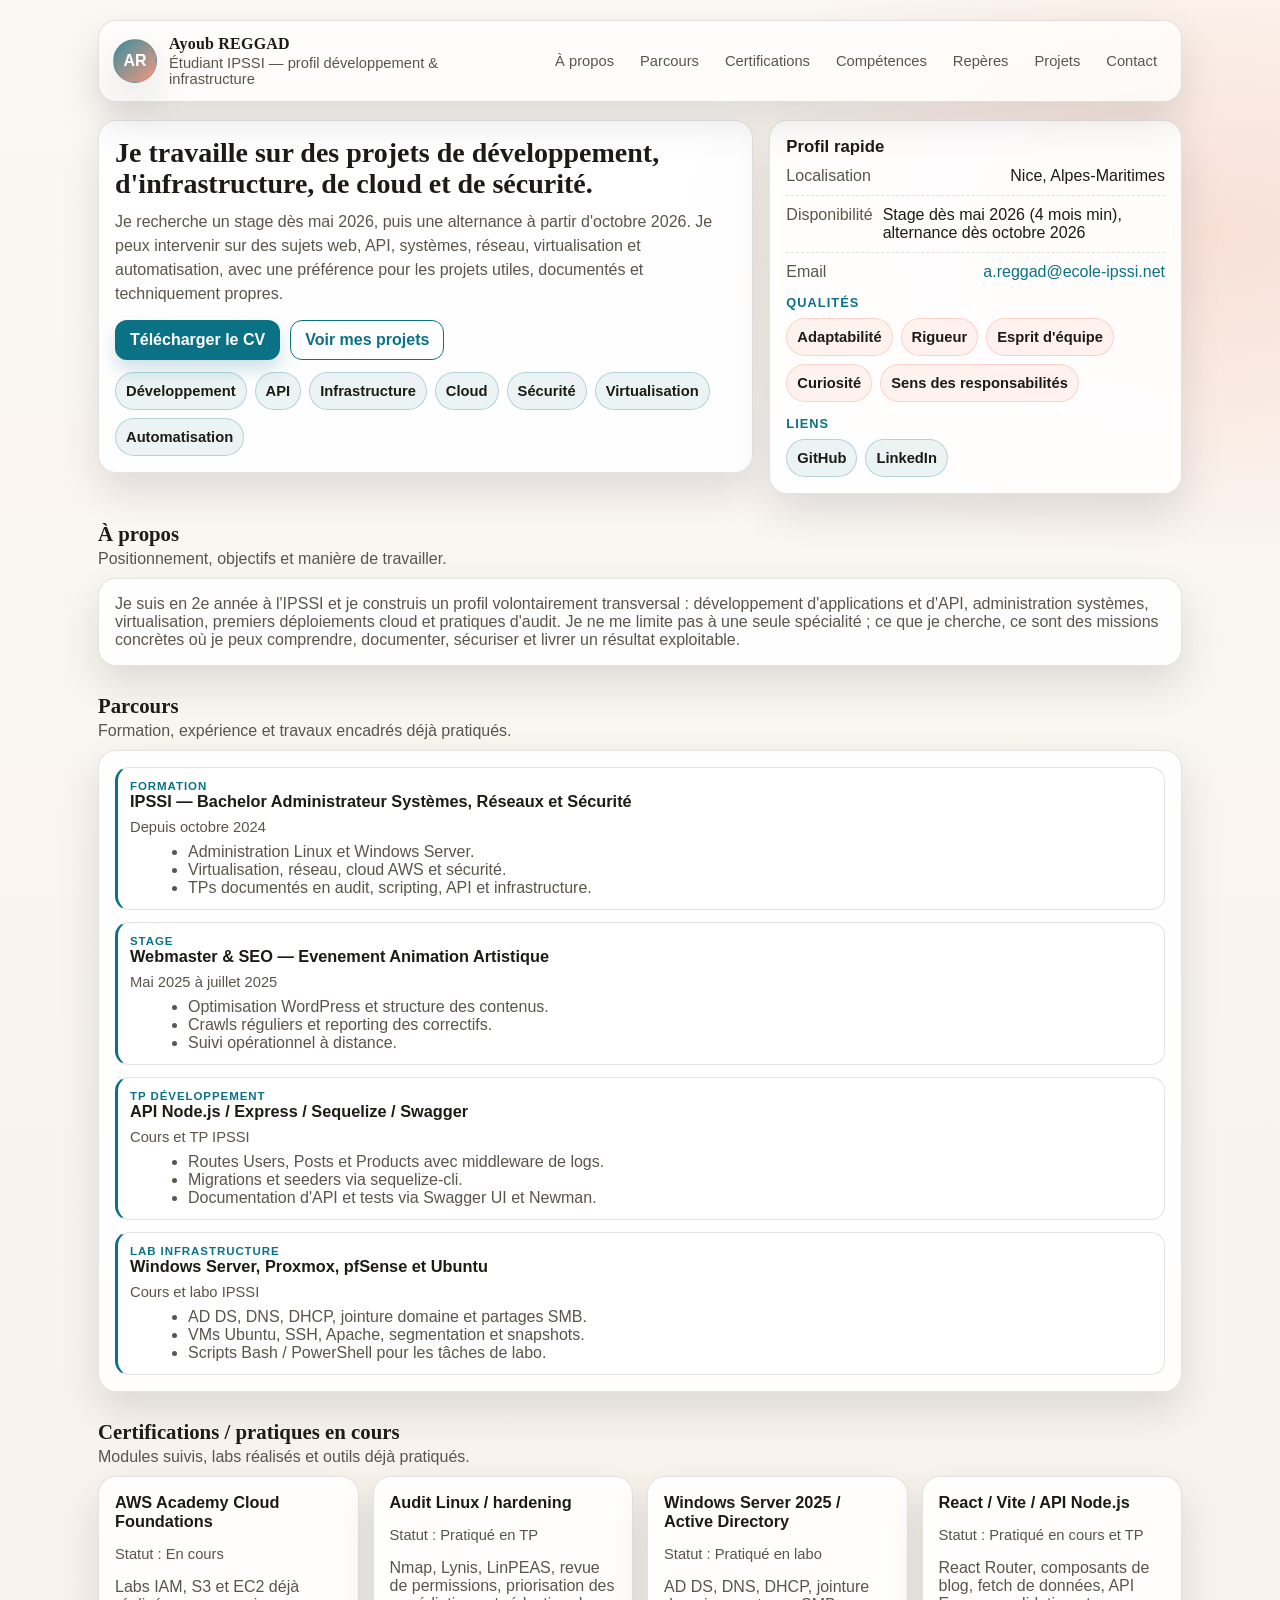
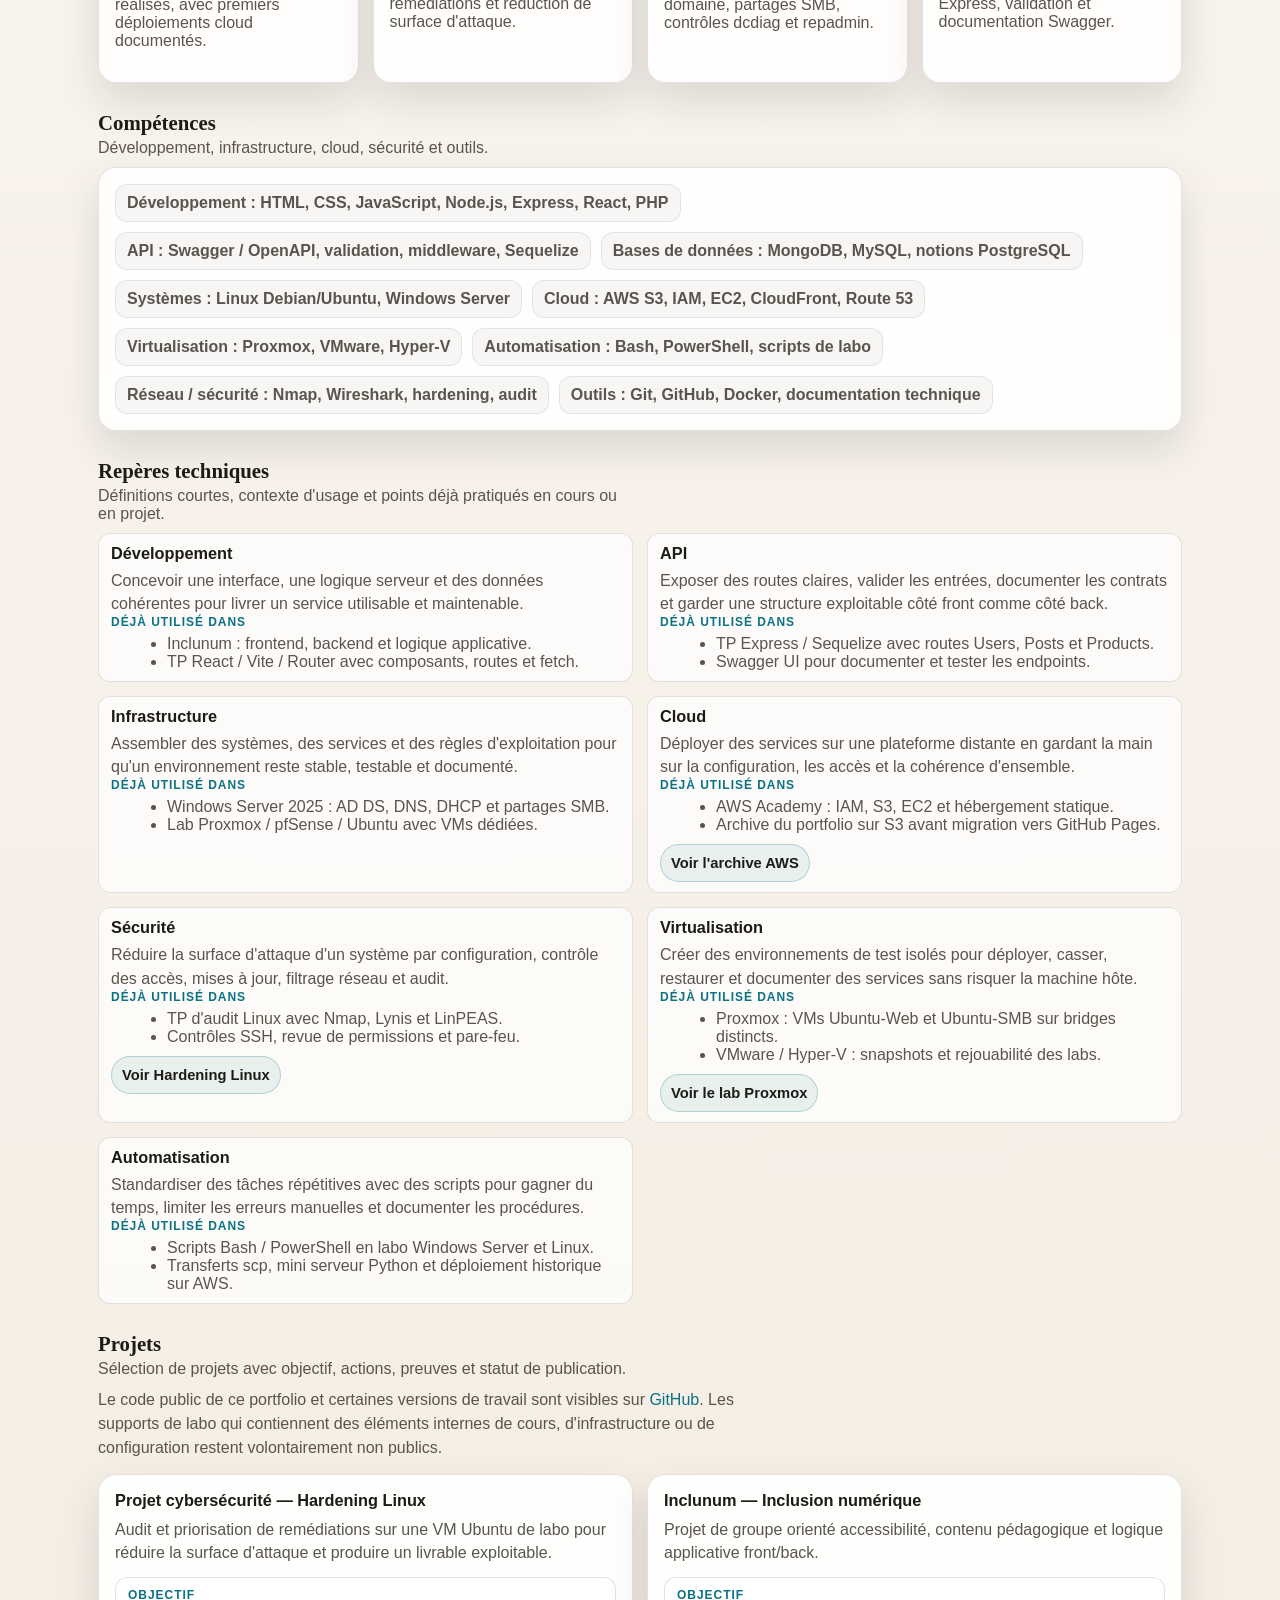
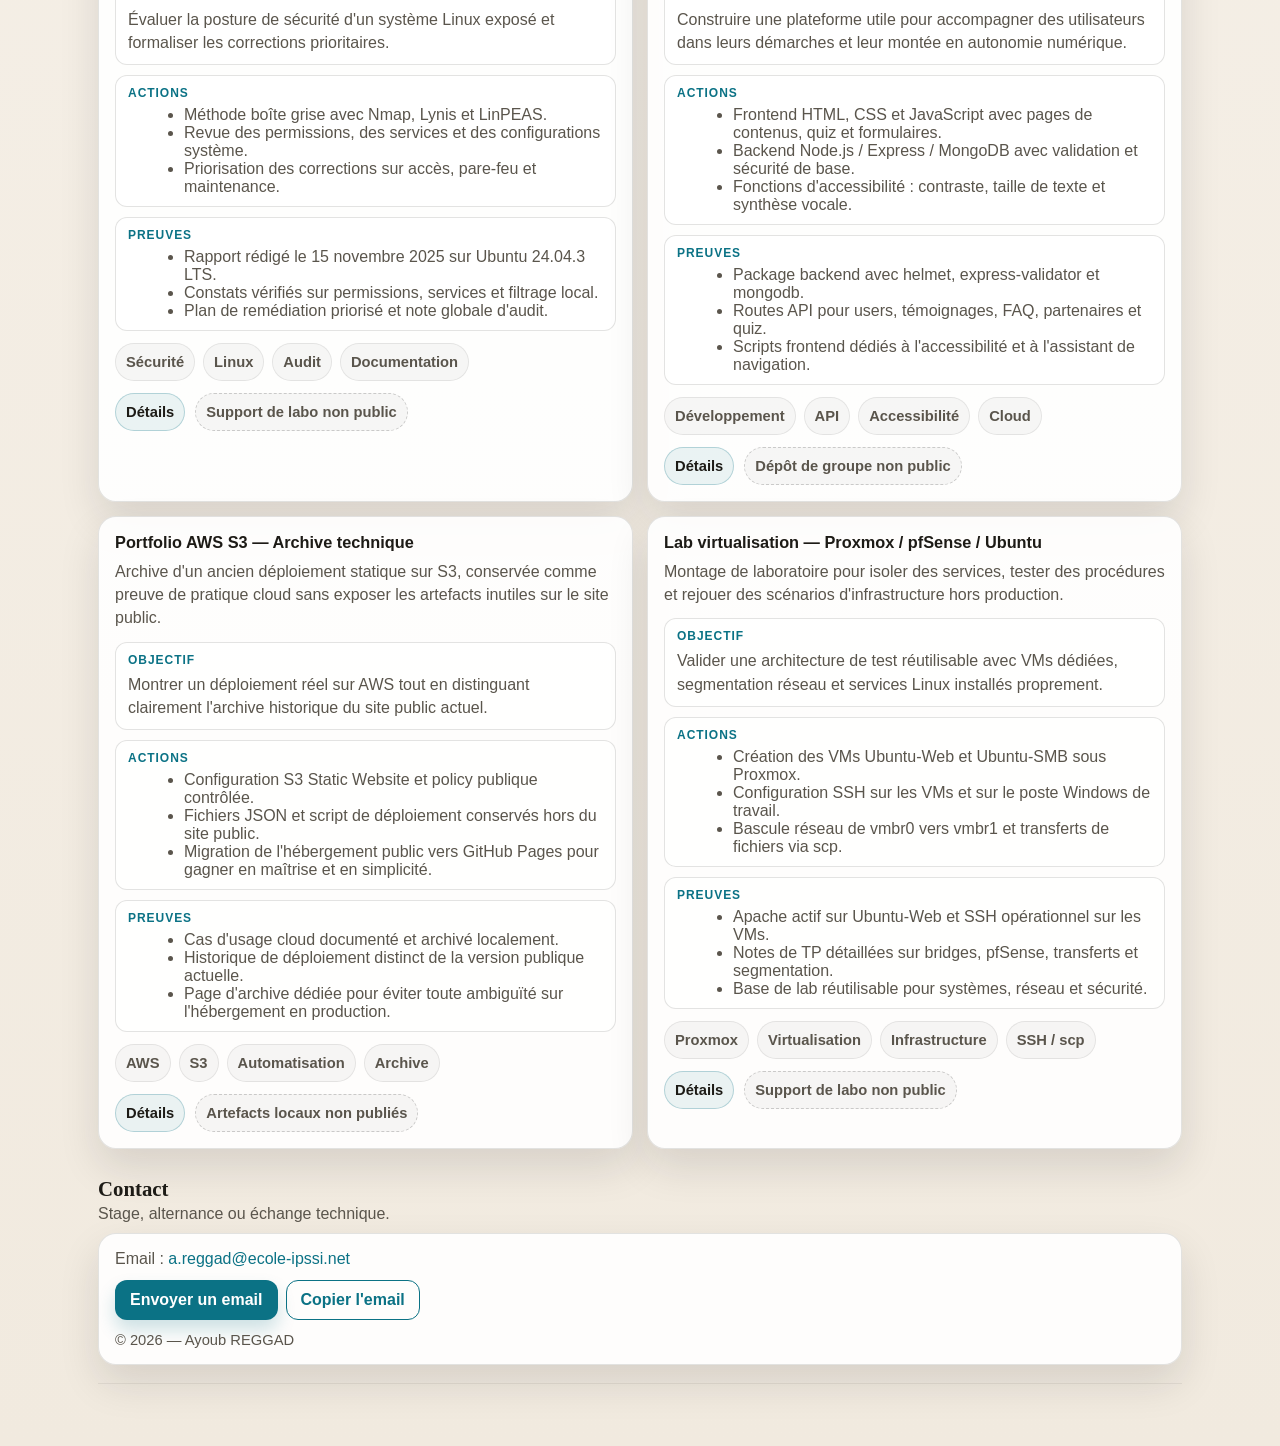
==== commit 2939d6e2: "Tighten mobile header and page security" ====
--- a/index.html
+++ b/index.html
@@ -10,6 +10,7 @@
   <meta name="robots" content="index,follow" />
   <meta name="theme-color" content="#0b7285" />
   <meta name="referrer" content="strict-origin-when-cross-origin" />
+  <meta http-equiv="Content-Security-Policy" content="default-src 'self'; base-uri 'self'; object-src 'none'; img-src 'self' data: https:; script-src 'self' 'unsafe-inline'; style-src 'self' 'unsafe-inline' https://fonts.googleapis.com; font-src https://fonts.gstatic.com; connect-src 'self'; frame-ancestors 'none'; form-action 'self'; upgrade-insecure-requests" />
   <meta property="og:title" content="Ayoub REGGAD — Développement, infrastructure, cloud et sécurité" />
   <meta property="og:description" content="Étudiant IPSSI. Projets, labs et travaux pratiques autour du développement, des systèmes, de la virtualisation, du cloud et de la sécurité." />
   <meta property="og:url" content="https://ayoub-regd.github.io/" />
@@ -51,7 +52,7 @@
         <div class="avatar" aria-label="Avatar">AR</div>
         <div class="brand-text">
           <div class="brand-name">Ayoub REGGAD</div>
-          <div class="muted small">Étudiant IPSSI — Développement & infrastructure</div>
+          <div class="muted small">Étudiant IPSSI — profil développement & infrastructure</div>
         </div>
       </div>
 
--- a/styles.css
+++ b/styles.css
@@ -94,6 +94,7 @@
   backdrop-filter: blur(10px);
   box-shadow: var(--shadow);
   z-index: 10;
+  min-width: 0;
 }
 
 .brand{
@@ -194,6 +195,10 @@
   align-items:start;
 }
 
+.hero > *{
+  min-width: 0;
+}
+
 .section{
   margin-top: 28px;
 }
@@ -544,29 +549,37 @@
 @media (max-width: 1080px){
   .header{
     position: relative;
-    display:block;
+    display:grid;
+    grid-template-columns: minmax(0, 1fr) auto;
+    align-items:start;
+    gap: 12px;
     padding-right: 14px;
   }
 
   .brand{
+    grid-column: 1;
     flex: none;
     min-height: 48px;
+    max-width: 100%;
+    padding-right: 4px;
   }
 
   .js .nav-toggle{
     display:inline-flex;
-    position:fixed;
-    top: 18px;
-    right: 18px;
-    z-index: 30;
+    position:static;
+    grid-column: 2;
+    justify-self:end;
+    align-self:start;
+    z-index: 2;
     background: var(--accent);
     color: #fff;
     border-color: transparent;
   }
 
   .js .nav{
+    grid-column: 1 / -1;
     width: 100%;
-    margin-top: 12px;
+    margin-top: 8px;
   }
 
   .js .header.is-nav-open .nav{
@@ -618,7 +631,12 @@
   }
 
   .brand-text{
-    padding-right: 8px;
+    padding-right: 4px;
+  }
+
+  .brand-text .small{
+    font-size: 0.82rem;
+    line-height: 1.25;
   }
 
   .nav-toggle{
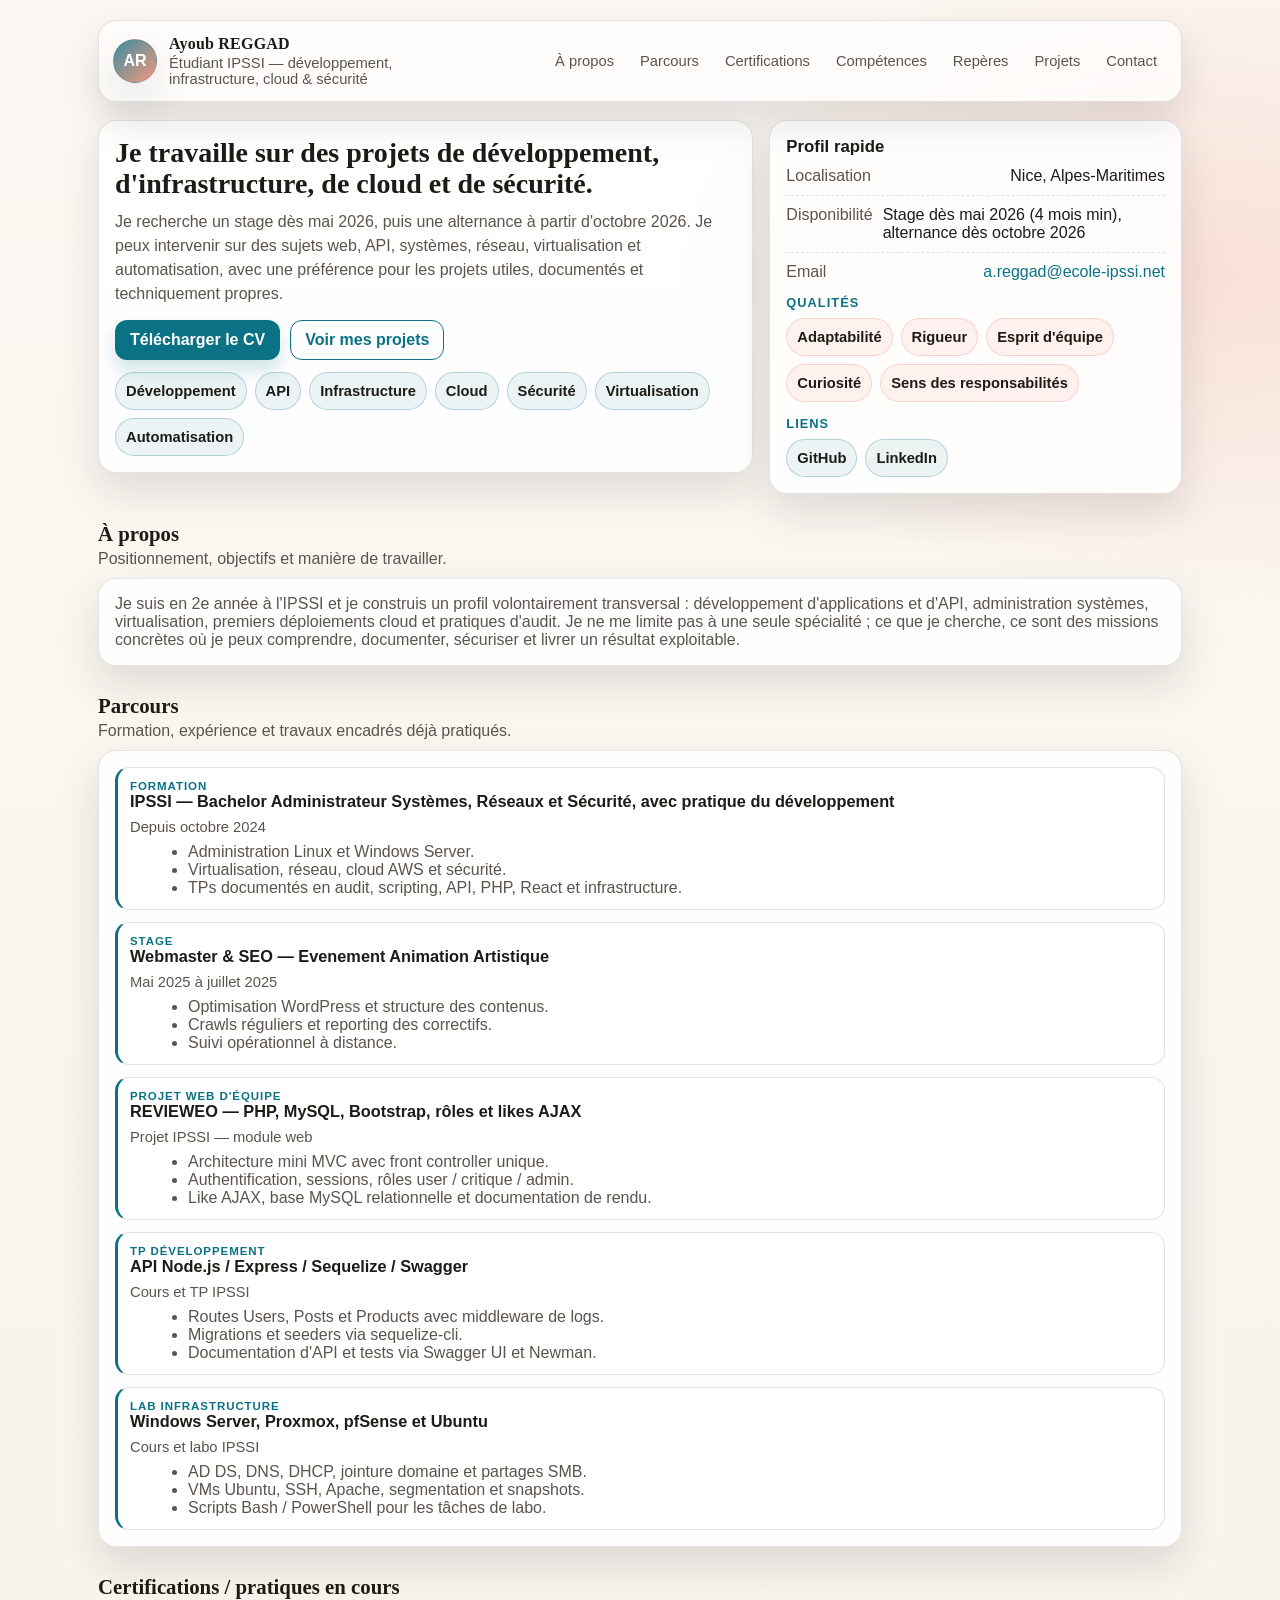
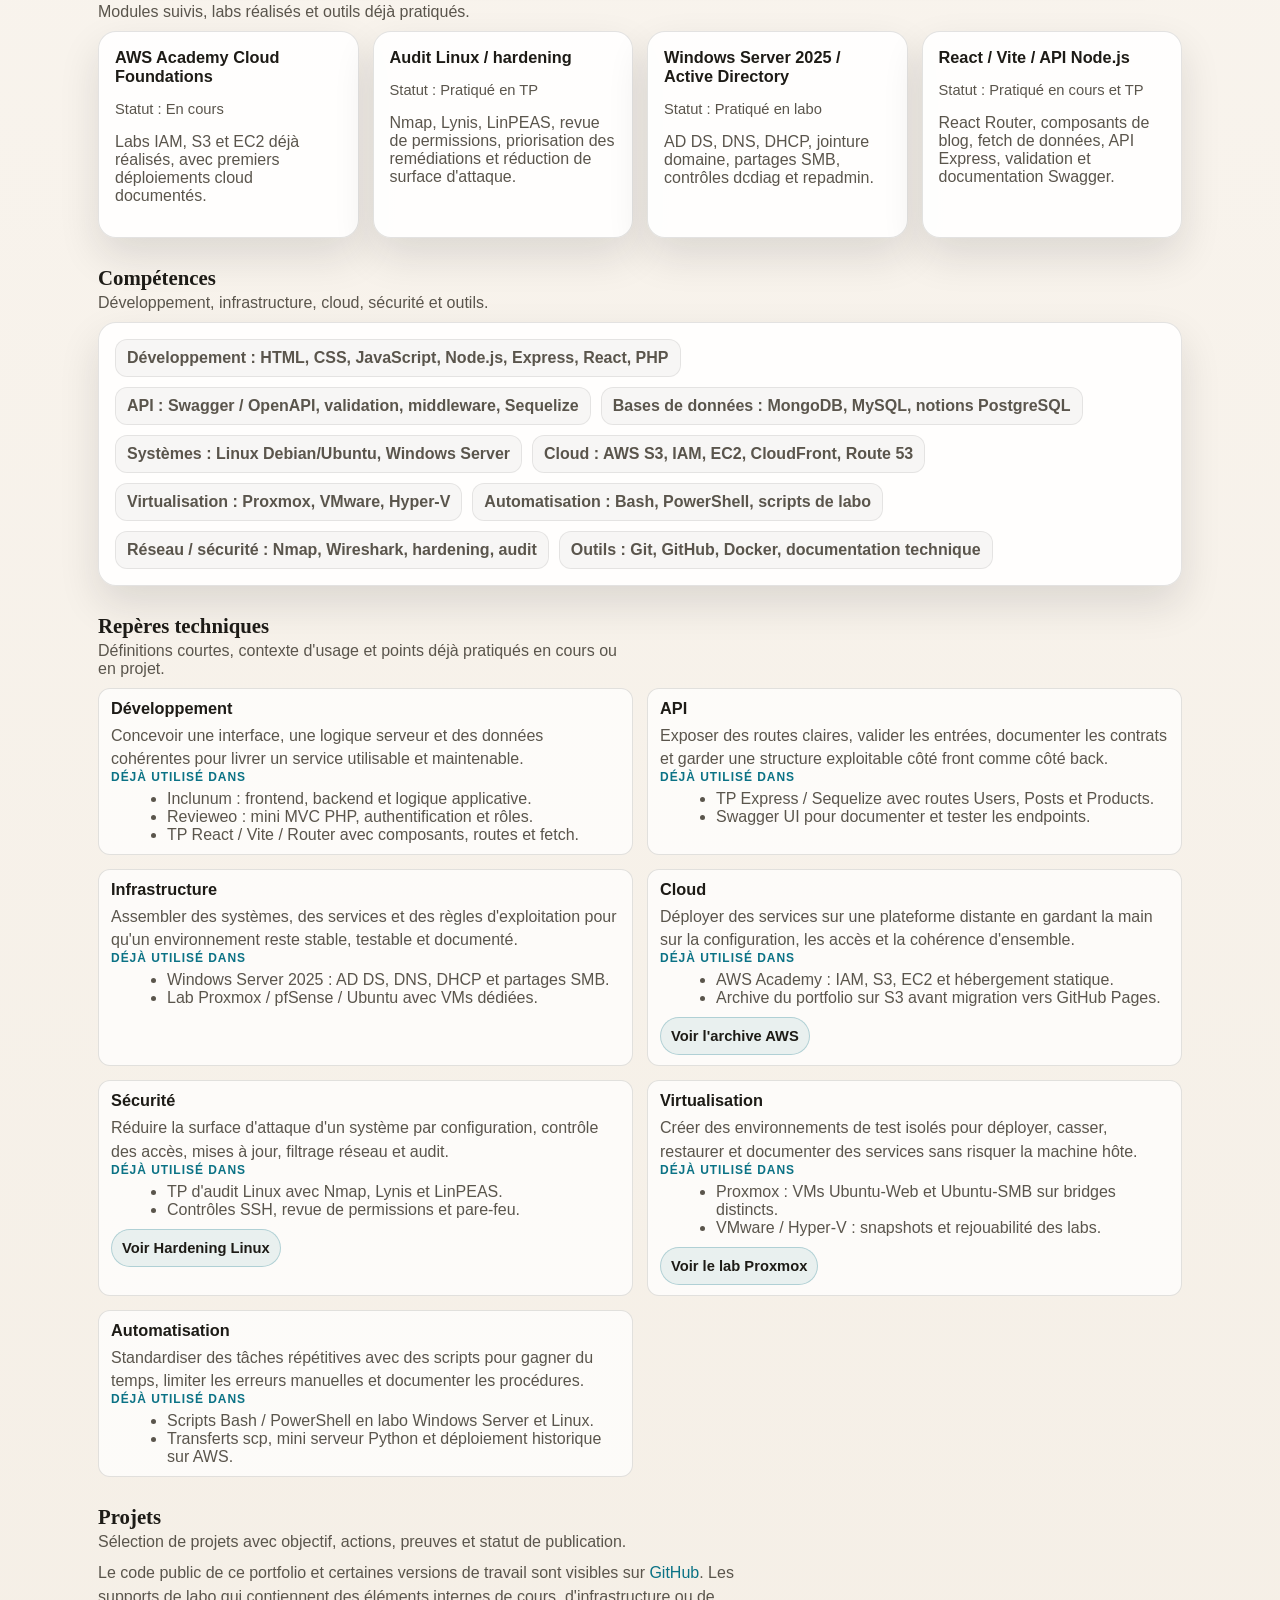
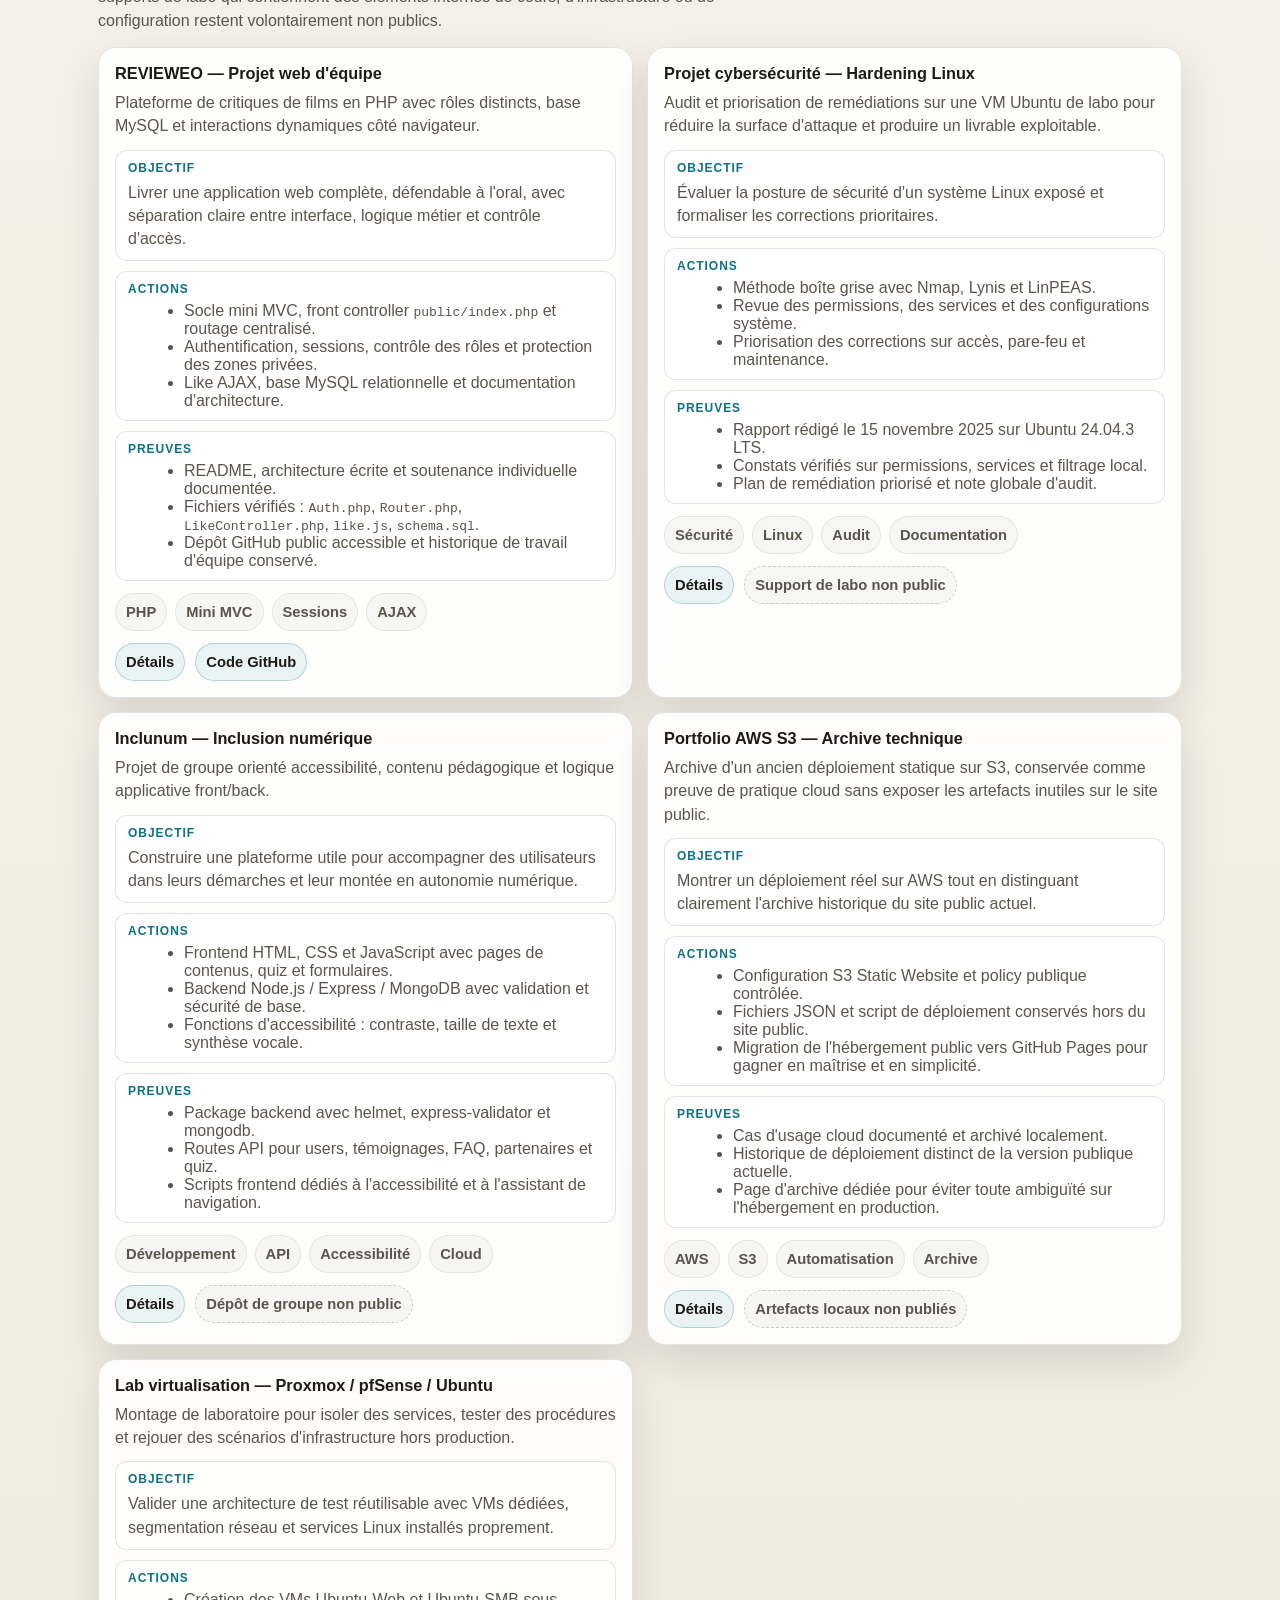
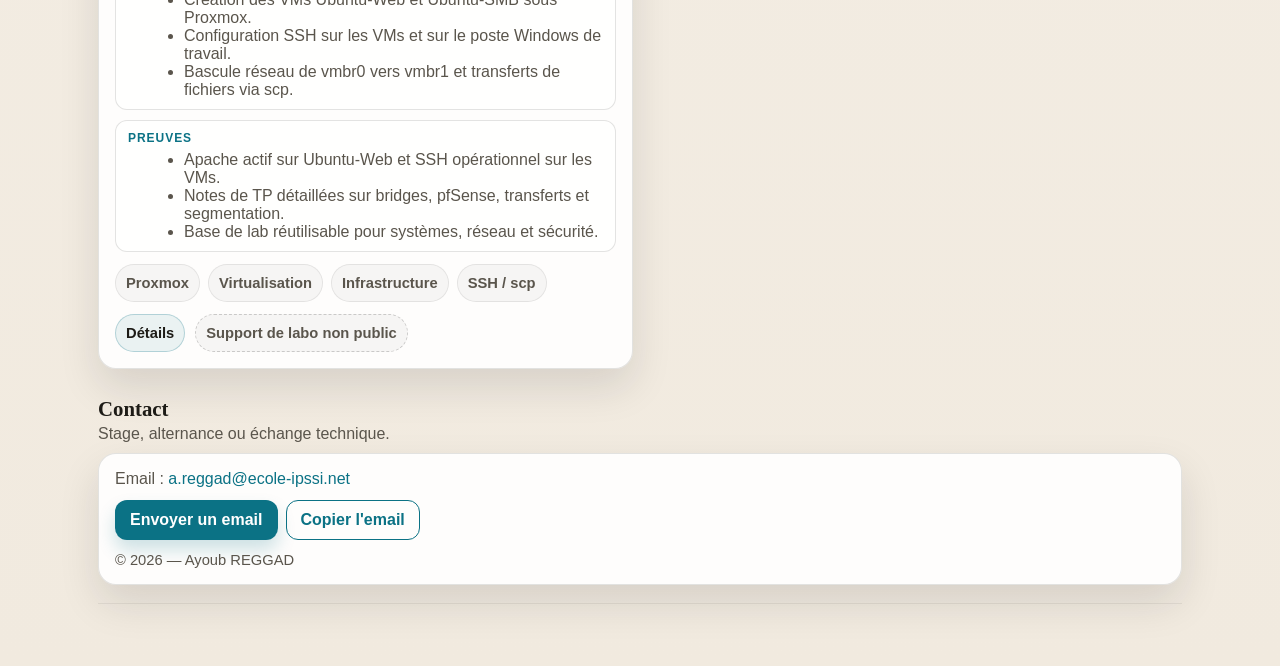
==== commit 0ce52d19: "Add Revieweo project and broaden profile" ====
--- a/index.html
+++ b/index.html
@@ -52,7 +52,7 @@
         <div class="avatar" aria-label="Avatar">AR</div>
         <div class="brand-text">
           <div class="brand-name">Ayoub REGGAD</div>
-          <div class="muted small">Étudiant IPSSI — profil développement & infrastructure</div>
+          <div class="muted small">Étudiant IPSSI — développement, infrastructure, cloud & sécurité</div>
         </div>
       </div>
 
@@ -146,12 +146,12 @@
           <div class="timeline">
             <div class="timeline-item">
               <div class="timeline-type">Formation</div>
-              <h3 class="timeline-title">IPSSI — Bachelor Administrateur Systèmes, Réseaux et Sécurité</h3>
+              <h3 class="timeline-title">IPSSI — Bachelor Administrateur Systèmes, Réseaux et Sécurité, avec pratique du développement</h3>
               <div class="timeline-meta">Depuis octobre 2024</div>
               <ul>
                 <li>Administration Linux et Windows Server.</li>
                 <li>Virtualisation, réseau, cloud AWS et sécurité.</li>
-                <li>TPs documentés en audit, scripting, API et infrastructure.</li>
+                <li>TPs documentés en audit, scripting, API, PHP, React et infrastructure.</li>
               </ul>
             </div>
 
@@ -163,6 +163,17 @@
                 <li>Optimisation WordPress et structure des contenus.</li>
                 <li>Crawls réguliers et reporting des correctifs.</li>
                 <li>Suivi opérationnel à distance.</li>
+              </ul>
+            </div>
+
+            <div class="timeline-item">
+              <div class="timeline-type">Projet web d'équipe</div>
+              <h3 class="timeline-title">REVIEWEO — PHP, MySQL, Bootstrap, rôles et likes AJAX</h3>
+              <div class="timeline-meta">Projet IPSSI — module web</div>
+              <ul>
+                <li>Architecture mini MVC avec front controller unique.</li>
+                <li>Authentification, sessions, rôles user / critique / admin.</li>
+                <li>Like AJAX, base MySQL relationnelle et documentation de rendu.</li>
               </ul>
             </div>
 
@@ -252,6 +263,7 @@
             <div class="step-label">Déjà utilisé dans</div>
             <ul class="reference-list">
               <li>Inclunum : frontend, backend et logique applicative.</li>
+              <li>Revieweo : mini MVC PHP, authentification et rôles.</li>
               <li>TP React / Vite / Router avec composants, routes et fetch.</li>
             </ul>
           </article>
@@ -334,6 +346,45 @@
         </div>
         <p class="section-note muted">Le code public de ce portfolio et certaines versions de travail sont visibles sur <a href="https://github.com/Ayoub-regd/" target="_blank" rel="noopener noreferrer" referrerpolicy="no-referrer">GitHub</a>. Les supports de labo qui contiennent des éléments internes de cours, d'infrastructure ou de configuration restent volontairement non publics.</p>
         <div class="grid">
+          <article class="card project">
+            <div class="project-head">
+              <h3>REVIEWEO — Projet web d'équipe</h3>
+              <p>Plateforme de critiques de films en PHP avec rôles distincts, base MySQL et interactions dynamiques côté navigateur.</p>
+            </div>
+            <div class="project-steps">
+              <div class="step">
+                <div class="step-label">Objectif</div>
+                <p>Livrer une application web complète, défendable à l'oral, avec séparation claire entre interface, logique métier et contrôle d'accès.</p>
+              </div>
+              <div class="step">
+                <div class="step-label">Actions</div>
+                <ul class="step-list">
+                  <li>Socle mini MVC, front controller <code>public/index.php</code> et routage centralisé.</li>
+                  <li>Authentification, sessions, contrôle des rôles et protection des zones privées.</li>
+                  <li>Like AJAX, base MySQL relationnelle et documentation d'architecture.</li>
+                </ul>
+              </div>
+              <div class="step">
+                <div class="step-label">Preuves</div>
+                <ul class="step-list">
+                  <li>README, architecture écrite et soutenance individuelle documentée.</li>
+                  <li>Fichiers vérifiés : <code>Auth.php</code>, <code>Router.php</code>, <code>LikeController.php</code>, <code>like.js</code>, <code>schema.sql</code>.</li>
+                  <li>Dépôt GitHub public accessible et historique de travail d'équipe conservé.</li>
+                </ul>
+              </div>
+            </div>
+            <div class="badges">
+              <a class="badge" href="#ref-development">PHP</a>
+              <a class="badge" href="#ref-development">Mini MVC</a>
+              <a class="badge" href="#ref-security">Sessions</a>
+              <a class="badge" href="#ref-api">AJAX</a>
+            </div>
+            <div class="actions">
+              <a class="link-pill" href="./projects/revieweo.html">Détails</a>
+              <a class="link-pill" href="https://github.com/Ayoub-regd/projet_revieweo" target="_blank" rel="noopener noreferrer" referrerpolicy="no-referrer">Code GitHub</a>
+            </div>
+          </article>
+
           <article class="card project">
             <div class="project-head">
               <h3>Projet cybersécurité — Hardening Linux</h3>
--- a/styles.css
+++ b/styles.css
@@ -577,6 +577,7 @@
   }
 
   .js .nav{
+    display:none;
     grid-column: 1 / -1;
     width: 100%;
     margin-top: 8px;
